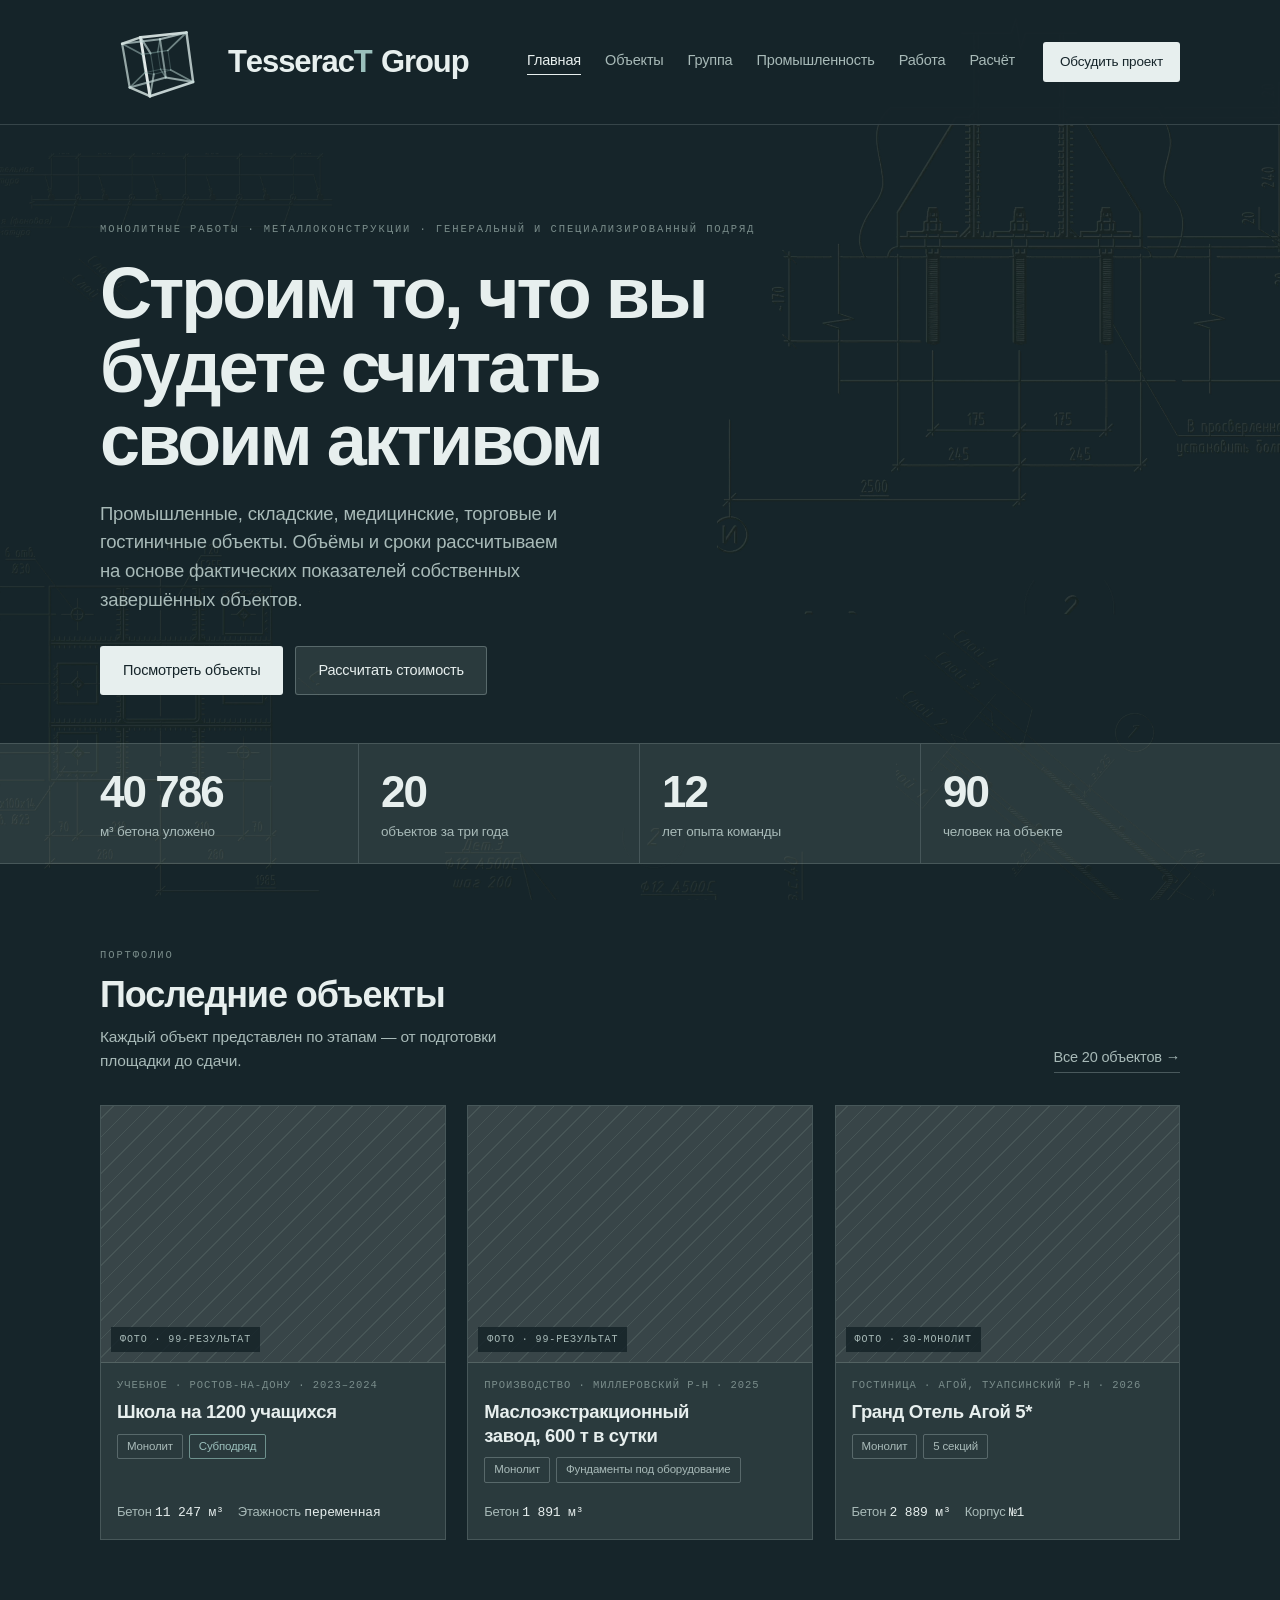
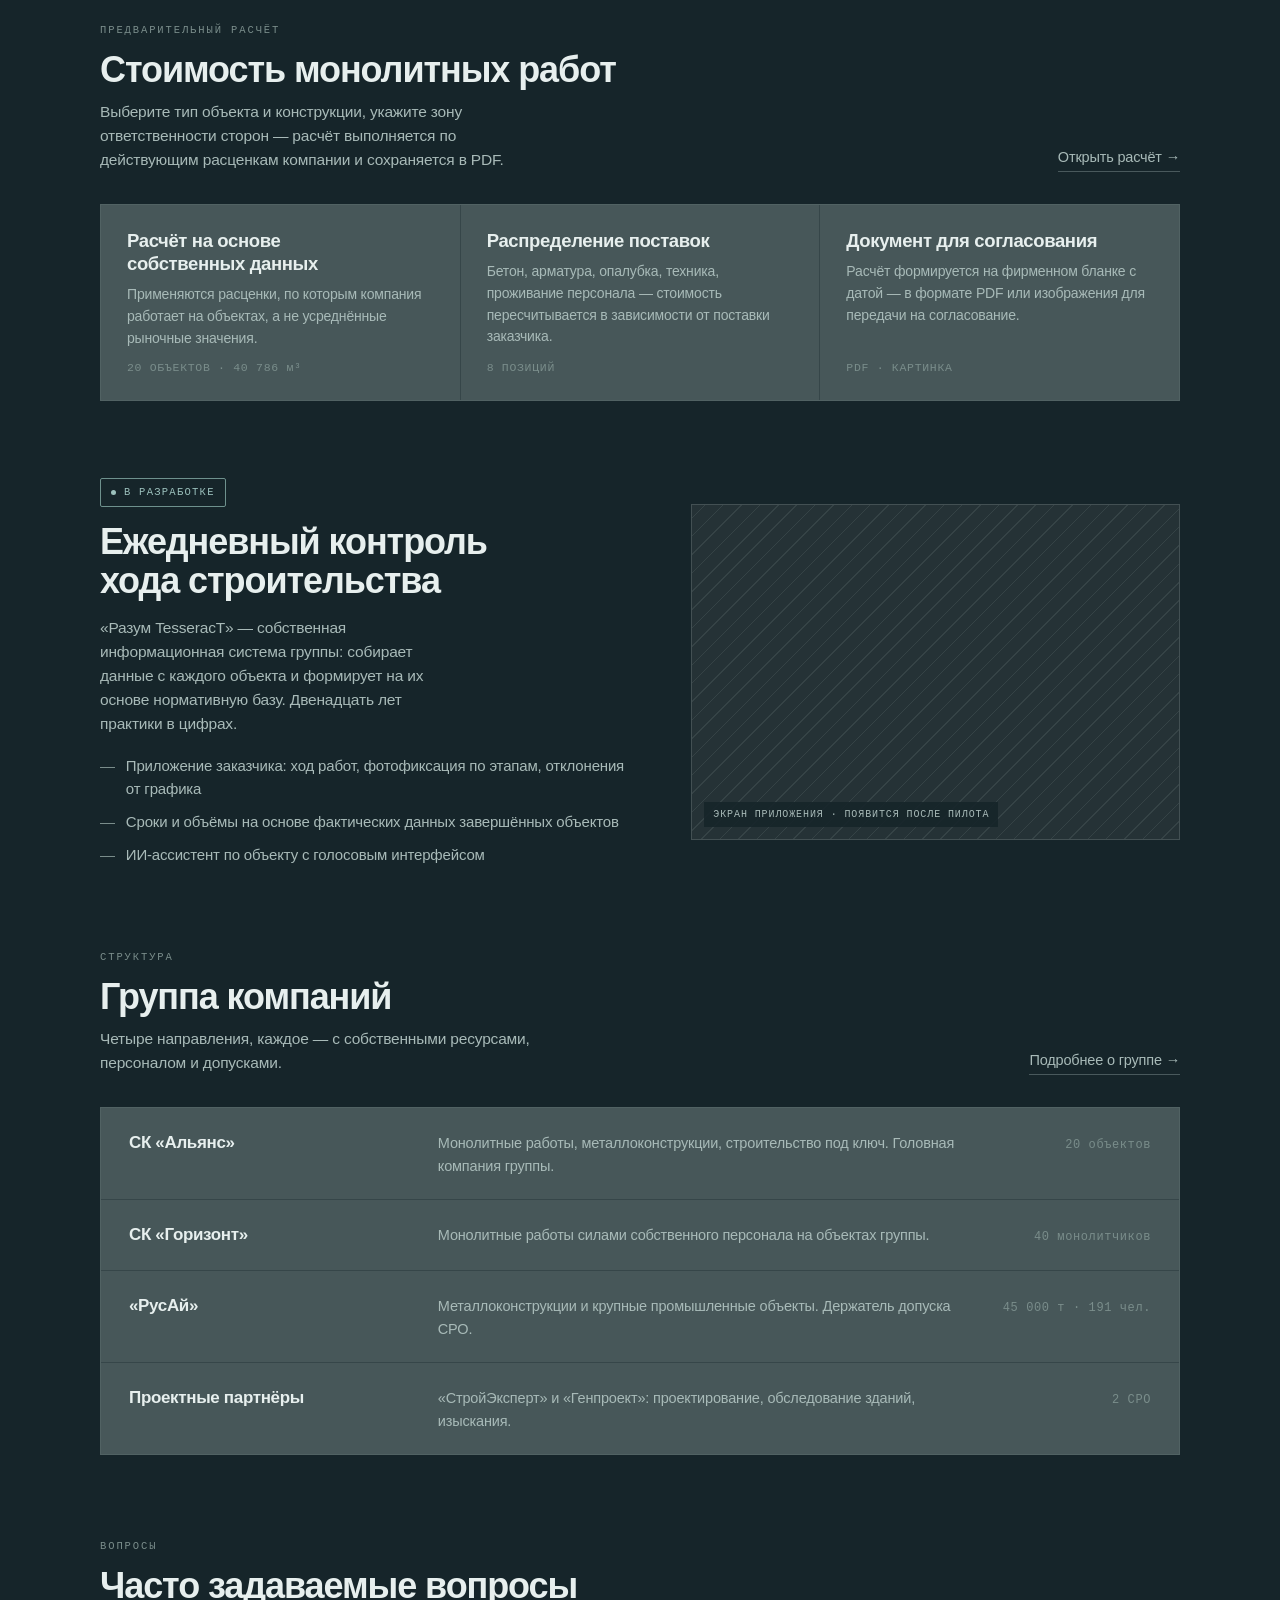
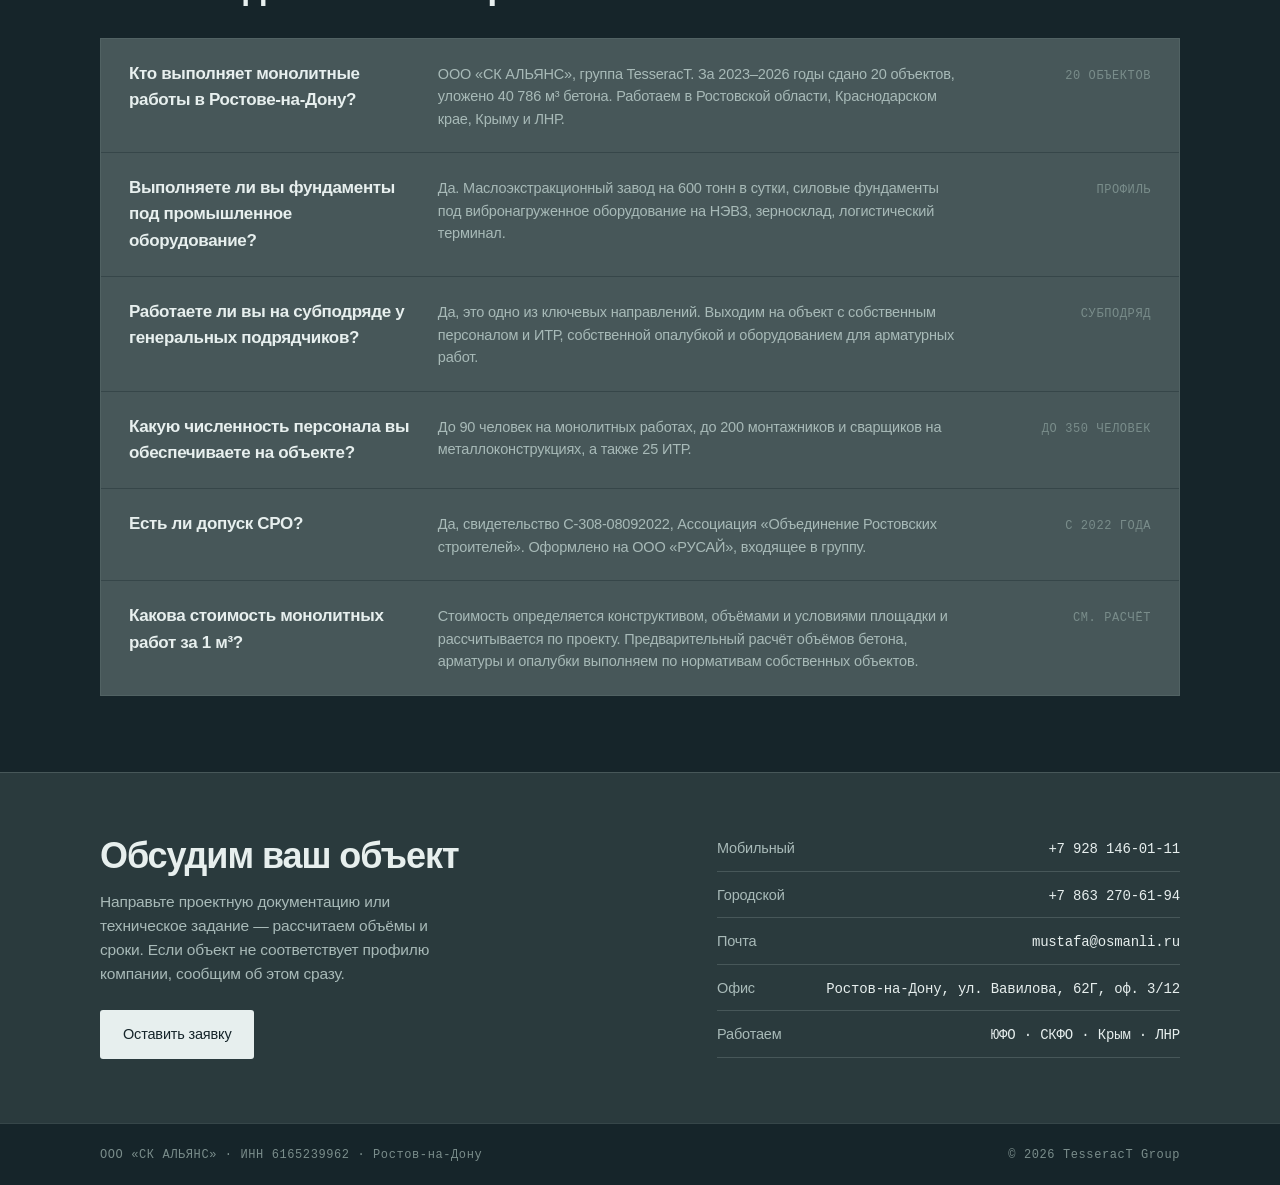
==== index.html @ 42aa0e8b "Асфальт: подсветка-импульс на перспективе дороги, как на других страницах Co-Authored-By: Claude Opu" ====
<!doctype html>
<html lang="ru" data-theme="dark">
<head>
<meta charset="utf-8">
<meta name="viewport" content="width=device-width,initial-scale=1">
<meta name="color-scheme" content="dark">
<meta name="theme-color" content="#16252A">
<title>Монолитные работы и металлоконструкции в Ростове-на-Дону — TesseracT Group</title>
<meta name="description" content="Строительство промышленных, складских, медицинских, торговых и гостиничных объектов. 20 объектов, 40 786 м³ бетона за три года. Генеральный подряд и субподряд. Ростов-на-Дону, Краснодар, Крым.">
<link rel="canonical" href="https://skadon.ru/">
<meta property="og:type" content="website">
<meta property="og:title" content="Монолитные работы и металлоконструкции в Ростове-на-Дону — TesseracT Group">
<meta property="og:description" content="Строительство промышленных, складских, медицинских, торговых и гостиничных объектов. 20 объектов, 40 786 м³ бетона за три года. Генеральный подряд и субподряд. Ростов-на-Дону, Краснодар, Крым.">
<meta property="og:url" content="https://skadon.ru/">
<meta property="og:locale" content="ru_RU">
<script type="application/ld+json">{"@context": "https://schema.org", "@type": "GeneralContractor", "name": "TesseracT Group — ООО «СК АЛЬЯНС»", "alternateName": "СК Альянс", "url": "https://skadon.ru/", "telephone": "+7-928-146-01-11", "email": "mustafa@osmanli.ru", "taxID": "6165239962", "vatID": "6165239962", "address": {"@type": "PostalAddress", "streetAddress": "ул. Вавилова, 62Г, офис 3/12", "addressLocality": "Ростов-на-Дону", "postalCode": "344064", "addressRegion": "Ростовская область", "addressCountry": "RU"}, "areaServed": [{"@type": "State", "name": "Ростовская область"}, {"@type": "State", "name": "Краснодарский край"}, {"@type": "State", "name": "Республика Крым"}, {"@type": "Country", "name": "Россия"}], "foundingDate": "2024", "knowsAbout": ["монолитные работы", "металлоконструкции", "строительство под ключ", "фундаменты под промышленное оборудование", "подпорные стены", "теплоизоляция"], "hasOfferCatalog": {"@type": "OfferCatalog", "name": "Виды работ", "itemListElement": [{"@type": "Offer", "itemOffered": {"@type": "Service", "name": "Монолитные работы"}}, {"@type": "Offer", "itemOffered": {"@type": "Service", "name": "Монтаж металлоконструкций"}}, {"@type": "Offer", "itemOffered": {"@type": "Service", "name": "Строительство под ключ"}}, {"@type": "Offer", "itemOffered": {"@type": "Service", "name": "Субподряд у генерального подрядчика"}}]}}</script>
<script type="application/ld+json">{"@context": "https://schema.org", "@type": "FAQPage", "mainEntity": [{"@type": "Question", "name": "Кто выполняет монолитные работы в Ростове-на-Дону?", "acceptedAnswer": {"@type": "Answer", "text": "ООО «СК АЛЬЯНС», группа TesseracT. За 2023–2026 годы сдано 20 объектов, уложено 40 786 м³ бетона. Работаем в Ростовской области, Краснодарском крае, Крыму и ЛНР."}}, {"@type": "Question", "name": "Выполняете ли вы фундаменты под промышленное оборудование?", "acceptedAnswer": {"@type": "Answer", "text": "Да. В портфолио — маслоэкстракционный завод мощностью 600 тонн в сутки, силовые фундаменты под вибронагруженное оборудование на НЭВЗ, зерносклад и логистический терминал."}}, {"@type": "Question", "name": "Работаете ли вы на субподряде у генеральных подрядчиков?", "acceptedAnswer": {"@type": "Answer", "text": "Да, это одно из ключевых направлений. Выходим на объект с собственным персоналом и ИТР, собственной опалубкой и оборудованием для арматурных работ."}}, {"@type": "Question", "name": "Какую численность персонала вы обеспечиваете на объекте?", "acceptedAnswer": {"@type": "Answer", "text": "До 90 человек на монолитных работах, до 200 монтажников и сварщиков на металлоконструкциях, а также 25 ИТР."}}, {"@type": "Question", "name": "Есть ли допуск СРО?", "acceptedAnswer": {"@type": "Answer", "text": "Да, свидетельство С-308-08092022, Ассоциация «Объединение Ростовских строителей». Допуск оформлен на ООО «РУСАЙ», входящее в группу."}}, {"@type": "Question", "name": "Какова стоимость монолитных работ за 1 м³?", "acceptedAnswer": {"@type": "Answer", "text": "Стоимость определяется конструктивом, объёмами и условиями площадки и рассчитывается по проекту. Предварительный расчёт объёмов бетона, арматуры и опалубки выполняем по нормативам собственных объектов."}}]}</script>
<link rel="icon" href="/favicon.svg" type="image/svg+xml">
<link rel="alternate icon" href="/favicon.ico" sizes="32x32">
<link rel="apple-touch-icon" href="/apple-touch-icon.png">
<link rel="stylesheet" href="assets/masks.css?v=1119d">
<link rel="stylesheet" href="assets/style.css?v=1119d">
<script src="assets/app.js?v=1119d" defer></script>
</head>
<body>
<div class="page">

<header>
  <div class="wrap">
    <div class="brand" id="brand" title="Нажми — перезапустить">
      <canvas id="logo" width="112" height="112"></canvas>
      <span class="nm" id="nm"></span>
    </div>
    <nav>
      <a href="index.html" class="cur">Главная</a>
      <a href="objects.html">Объекты</a>
      <a href="group.html">Группа</a>
      <a href="prom.html">Промышленность</a>
      <a href="jobs.html">Работа</a>
      <a href="calc.html">Расчёт</a>
    </nav>
    <a class="btn btn-solid btn-sm" href="#cta">Обсудить проект</a>
  </div>
</header>

<div class="hero wrap rise">
  <span class="eyebrow">Монолитные работы · металлоконструкции · генеральный и специализированный подряд</span>
  <h1>Строим то, что вы будете считать своим активом</h1>
  <p class="lead">Промышленные, складские, медицинские, торговые и гостиничные объекты. Объёмы и сроки рассчитываем на основе фактических показателей собственных завершённых объектов.</p>
  <div class="hero-cta">
    <a class="btn btn-solid" href="objects.html">Посмотреть объекты</a>
    <a class="btn btn-ghost" href="calc.html">Рассчитать стоимость</a>
  </div>
</div>

<div class="figures rise">
  <div class="wrap">
    <div class="fig">
      <div><strong data-count="40786">0</strong><span>м³ бетона уложено</span></div>
      <div><strong data-count="20">0</strong><span>объектов за три года</span></div>
      <div><strong data-count="12">0</strong><span>лет опыта команды</span></div>
      <div><strong data-count="90">0</strong><span>человек на объекте</span></div>
    </div>
  </div>
</div>

<section class="wrap rise">
  <div class="sec-head">
    <div>
      <span class="eyebrow">Портфолио</span>
      <h2 style="margin-top:10px">Последние объекты</h2>
      <p>Каждый объект представлен по этапам — от подготовки площадки до сдачи.</p>
    </div>
    <a class="more" href="objects.html">Все 20 объектов →</a>
  </div>
  <div class="objects">
    <a class="obj" href="objects.html">
      <div class="ph"><span>Фото · 99-результат</span></div>
      <div class="obj-body">
        <span class="obj-meta">Учебное · Ростов-на-Дону · 2023–2024</span>
        <h3>Школа на 1200 учащихся</h3>
        <div class="tags"><span class="tag">Монолит</span><span class="tag role">Субподряд</span></div>
        <div class="obj-facts"><span>Бетон <b>11 247 м³</b></span><span>Этажность <b>переменная</b></span></div>
      </div>
    </a>
    <a class="obj" href="objects.html">
      <div class="ph"><span>Фото · 99-результат</span></div>
      <div class="obj-body">
        <span class="obj-meta">Производство · Миллеровский р-н · 2025</span>
        <h3>Маслоэкстракционный завод, 600 т в сутки</h3>
        <div class="tags"><span class="tag">Монолит</span><span class="tag">Фундаменты под оборудование</span></div>
        <div class="obj-facts"><span>Бетон <b>1 891 м³</b></span></div>
      </div>
    </a>
    <a class="obj" href="objects.html">
      <div class="ph"><span>Фото · 30-монолит</span></div>
      <div class="obj-body">
        <span class="obj-meta">Гостиница · Агой, Туапсинский р-н · 2026</span>
        <h3>Гранд Отель Агой 5*</h3>
        <div class="tags"><span class="tag">Монолит</span><span class="tag">5 секций</span></div>
        <div class="obj-facts"><span>Бетон <b>2 889 м³</b></span><span>Корпус <b>№1</b></span></div>
      </div>
    </a>
  </div>
</section>

<section id="calc" class="wrap rise" style="padding-top:0">
  <div class="sec-head">
    <div>
      <span class="eyebrow">Предварительный расчёт</span>
      <h2 style="margin-top:10px">Стоимость монолитных работ</h2>
      <p>Выберите тип объекта и конструкции, укажите зону ответственности сторон — расчёт выполняется по действующим расценкам компании и сохраняется в PDF.</p>
    </div>
    <a class="more" href="calc.html">Открыть расчёт →</a>
  </div>
  <div class="tiles">
    <div class="tile"><h3>Расчёт на основе собственных данных</h3><p>Применяются расценки, по которым компания работает на объектах, а не усреднённые рыночные значения.</p><span class="m">20 ОБЪЕКТОВ · 40 786 м³</span></div>
    <div class="tile"><h3>Распределение поставок</h3><p>Бетон, арматура, опалубка, техника, проживание персонала — стоимость пересчитывается в зависимости от поставки заказчика.</p><span class="m">8 ПОЗИЦИЙ</span></div>
    <div class="tile"><h3>Документ для согласования</h3><p>Расчёт формируется на фирменном бланке с датой — в формате PDF или изображения для передачи на согласование.</p><span class="m">PDF · КАРТИНКА</span></div>
  </div>
</section>

<section class="wrap rise" style="padding-top:0">
  <div class="control">
    <div>
      <span class="badge"><i></i>В разработке</span>
      <h2>Ежедневный контроль хода строительства</h2>
      <p>«Разум TesseracT» — собственная информационная система группы: собирает данные с каждого объекта и формирует на их основе нормативную базу. Двенадцать лет практики в цифрах.</p>
      <ul>
        <li>Приложение заказчика: ход работ, фотофиксация по этапам, отклонения от графика</li>
        <li>Сроки и объёмы на основе фактических данных завершённых объектов</li>
        <li>ИИ-ассистент по объекту с голосовым интерфейсом</li>
      </ul>
    </div>
    <div class="phone"><span>Экран приложения · появится после пилота</span></div>
  </div>
</section>

<section class="wrap rise" style="padding-top:0">
  <div class="sec-head">
    <div>
      <span class="eyebrow">Структура</span>
      <h2 style="margin-top:10px">Группа компаний</h2>
      <p>Четыре направления, каждое — с собственными ресурсами, персоналом и допусками.</p>
    </div>
    <a class="more" href="group.html">Подробнее о группе →</a>
  </div>
  <div class="group">
    <a class="grow" href="objects.html">
      <strong>СК «Альянс»</strong>
      <p>Монолитные работы, металлоконструкции, строительство под ключ. Головная компания группы.</p>
      <span class="m">20 объектов</span>
    </a>
    <a class="grow" href="objects.html">
      <strong>СК «Горизонт»</strong>
      <p>Монолитные работы силами собственного персонала на объектах группы.</p>
      <span class="m">40 монолитчиков</span>
    </a>
    <a class="grow" href="prom.html">
      <strong>«РусАй»</strong>
      <p>Металлоконструкции и крупные промышленные объекты. Держатель допуска СРО.</p>
      <span class="m">45 000 т · 191 чел.</span>
    </a>
    <a class="grow" href="group.html">
      <strong>Проектные партнёры</strong>
      <p>«СтройЭксперт» и «Генпроект»: проектирование, обследование зданий, изыскания.</p>
      <span class="m">2 СРО</span>
    </a>
  </div>
</section>


<section class="wrap rise" style="padding-top:0">
  <div class="sec-head"><div><span class="eyebrow">Вопросы</span><h2 style="margin-top:10px">Часто задаваемые вопросы</h2></div></div>
  <div class="group">
    <div class="grow"><strong>Кто выполняет монолитные работы в Ростове-на-Дону?</strong>
      <p>ООО «СК АЛЬЯНС», группа TesseracT. За 2023–2026 годы сдано 20 объектов, уложено 40 786 м³ бетона. Работаем в Ростовской области, Краснодарском крае, Крыму и ЛНР.</p><span class="m">20 ОБЪЕКТОВ</span></div>
    <div class="grow"><strong>Выполняете ли вы фундаменты под промышленное оборудование?</strong>
      <p>Да. Маслоэкстракционный завод на 600 тонн в сутки, силовые фундаменты под вибронагруженное оборудование на НЭВЗ, зерносклад, логистический терминал.</p><span class="m">ПРОФИЛЬ</span></div>
    <div class="grow"><strong>Работаете ли вы на субподряде у генеральных подрядчиков?</strong>
      <p>Да, это одно из ключевых направлений. Выходим на объект с собственным персоналом и ИТР, собственной опалубкой и оборудованием для арматурных работ.</p><span class="m">СУБПОДРЯД</span></div>
    <div class="grow"><strong>Какую численность персонала вы обеспечиваете на объекте?</strong>
      <p>До 90 человек на монолитных работах, до 200 монтажников и сварщиков на металлоконструкциях, а также 25 ИТР.</p><span class="m">ДО 350 ЧЕЛОВЕК</span></div>
    <div class="grow"><strong>Есть ли допуск СРО?</strong>
      <p>Да, свидетельство С-308-08092022, Ассоциация «Объединение Ростовских строителей». Оформлено на ООО «РУСАЙ», входящее в группу.</p><span class="m">С 2022 ГОДА</span></div>
    <div class="grow"><strong>Какова стоимость монолитных работ за 1 м³?</strong>
      <p>Стоимость определяется конструктивом, объёмами и условиями площадки и рассчитывается по проекту. Предварительный расчёт объёмов бетона, арматуры и опалубки выполняем по нормативам собственных объектов.</p><span class="m">СМ. РАСЧЁТ</span></div>
  </div>
</section>

<div class="cta" id="cta">
  <div class="wrap">
    <div>
      <h2>Обсудим ваш объект</h2>
      <p>Направьте проектную документацию или техническое задание — рассчитаем объёмы и сроки. Если объект не соответствует профилю компании, сообщим об этом сразу.</p>
      <a class="btn btn-solid" style="margin-top:24px" href="#cta">Оставить заявку</a>
    </div>
    <div class="contacts">
      <div class="l"><span>Мобильный</span><b><a href="tel:+79281460111">+7 928 146-01-11</a></b></div>
      <div class="l"><span>Городской</span><b><a href="tel:+78632706194">+7 863 270-61-94</a></b></div>
      <div class="l"><span>Почта</span><b>mustafa@osmanli.ru</b></div>
      <div class="l"><span>Офис</span><b>Ростов-на-Дону, ул. Вавилова, 62Г, оф. 3/12</b></div>
      <div class="l"><span>Работаем</span><b>ЮФО · СКФО · Крым · ЛНР</b></div>
    </div>
  </div>
</div>

<footer><div class="wrap">
  <span>ООО «СК АЛЬЯНС» · ИНН 6165239962 · Ростов-на-Дону</span>
  <span>© 2026 TesseracT Group</span>
</div></footer>

</div>
</body>
</html>
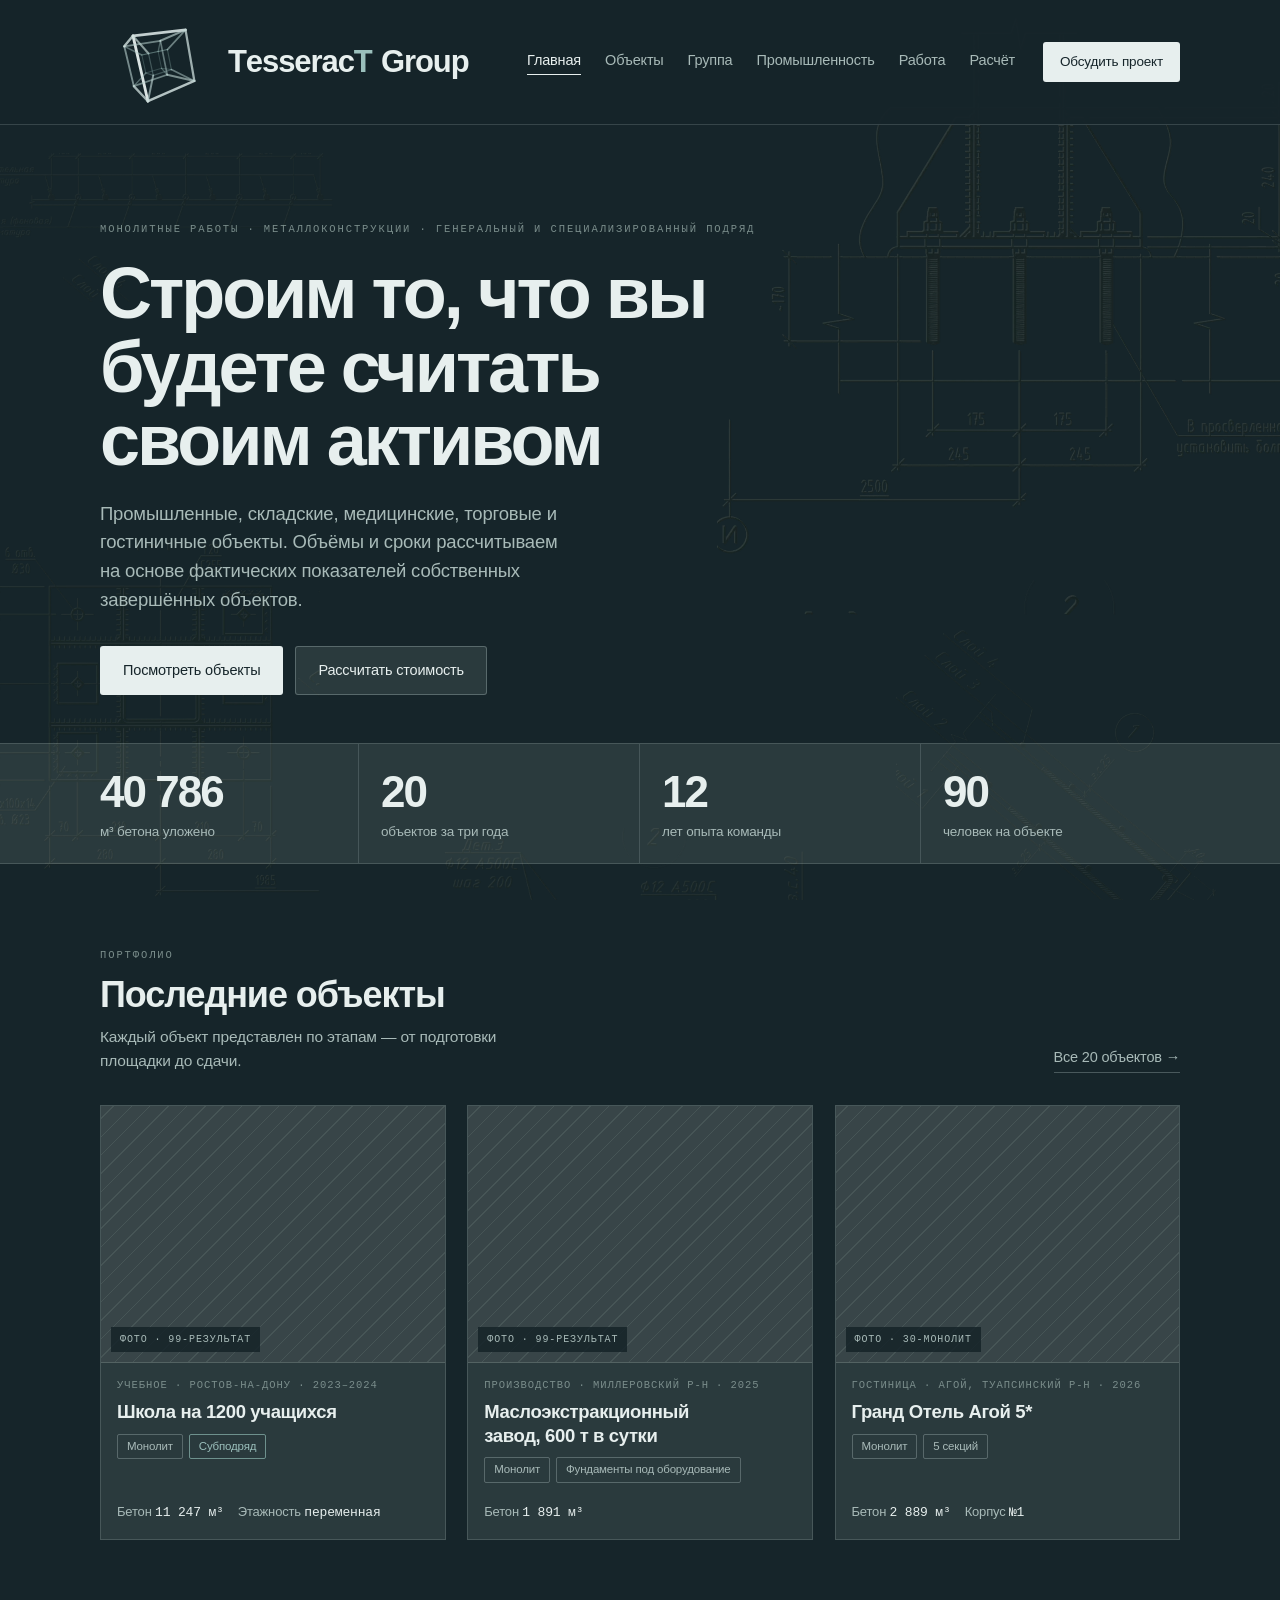
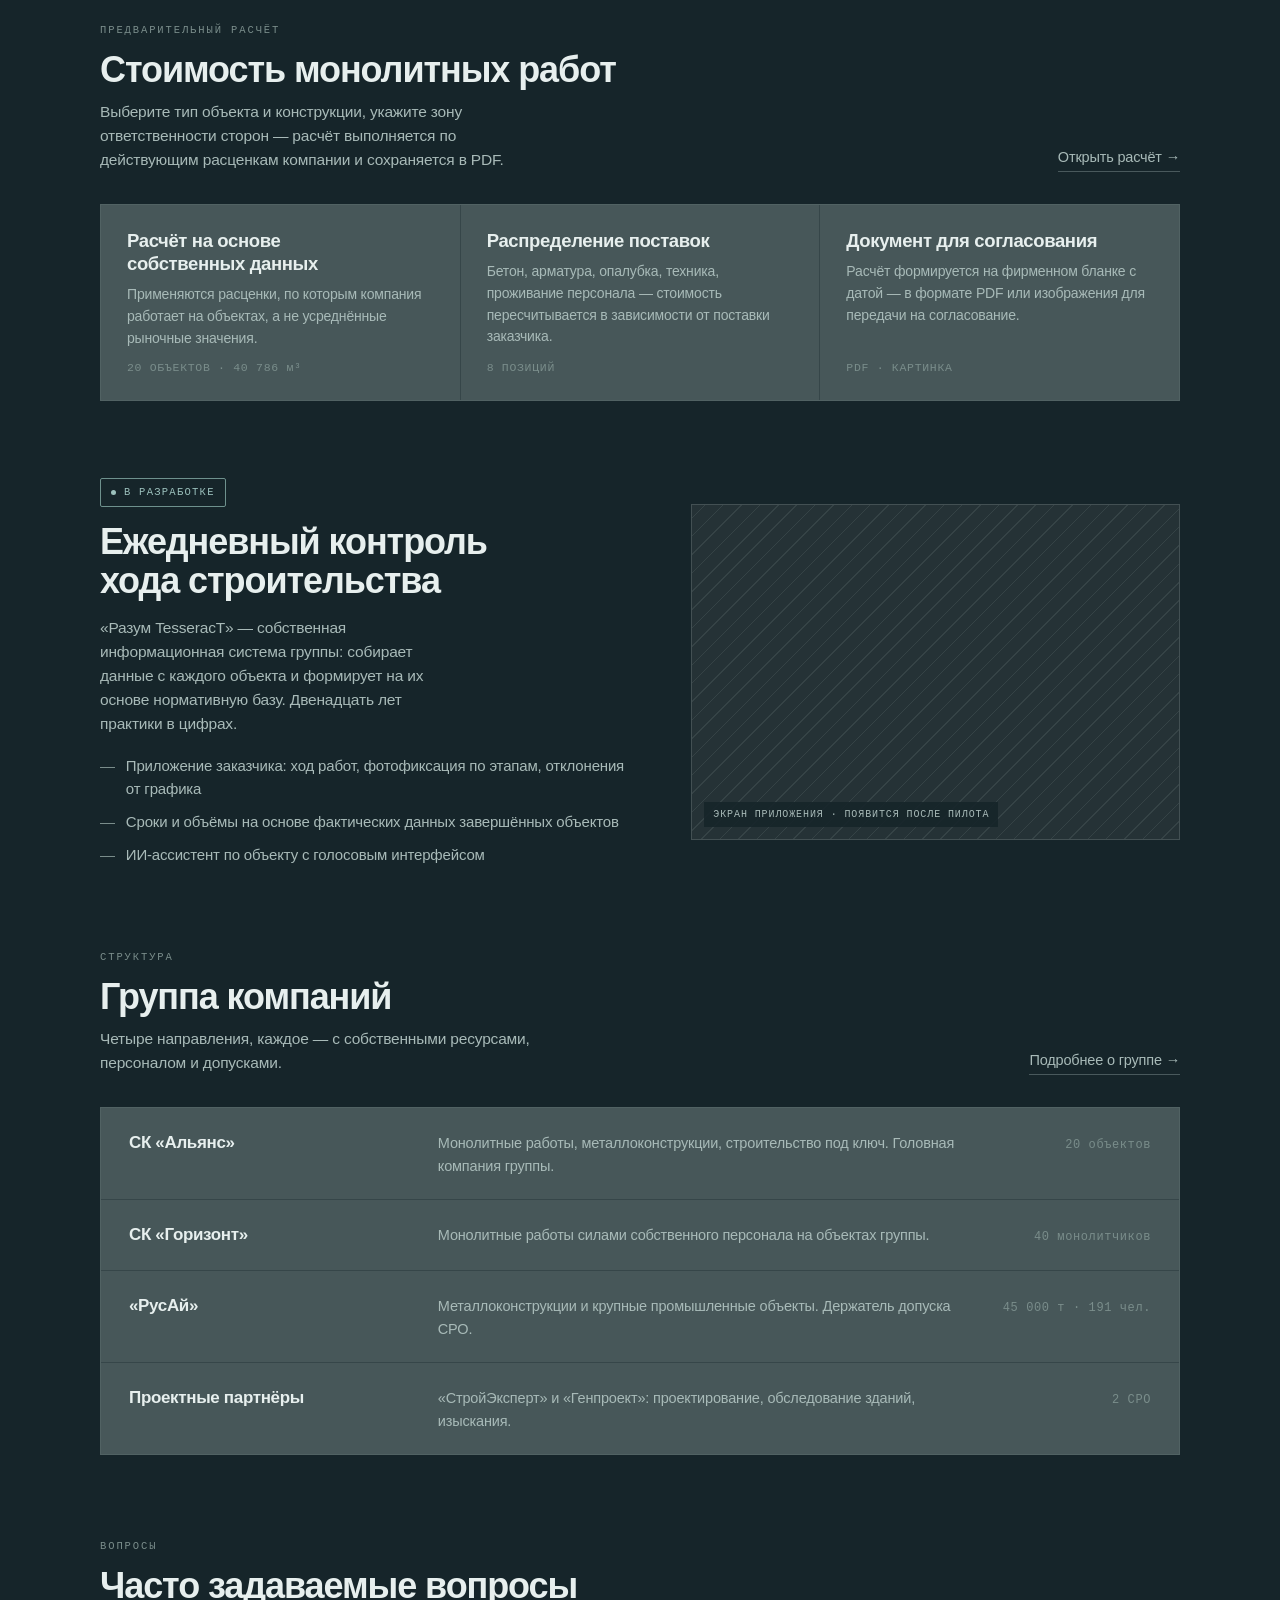
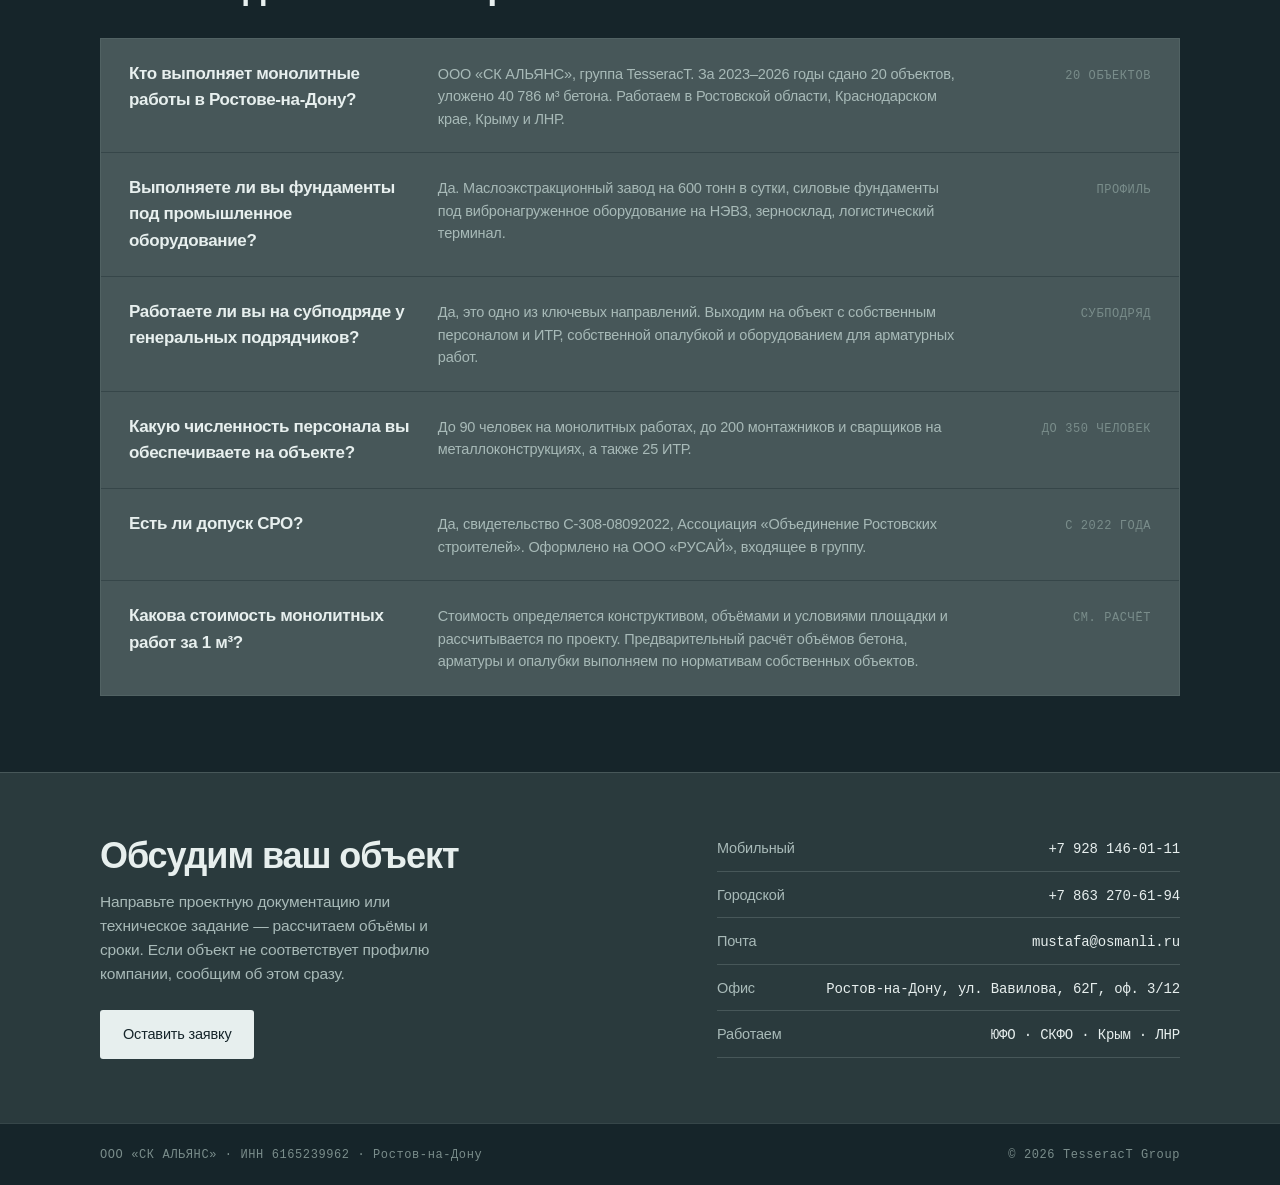
==== commit c4dd4bd7: "Асфальт: дорога крупнее и ближе к центру, добавлены разрез и самосвал Co-Authored-By: Claude Opus 5." ====
--- a/index.html
+++ b/index.html
@@ -18,9 +18,9 @@
 <link rel="icon" href="/favicon.svg" type="image/svg+xml">
 <link rel="alternate icon" href="/favicon.ico" sizes="32x32">
 <link rel="apple-touch-icon" href="/apple-touch-icon.png">
-<link rel="stylesheet" href="assets/masks.css?v=1119d">
-<link rel="stylesheet" href="assets/style.css?v=1119d">
-<script src="assets/app.js?v=1119d" defer></script>
+<link rel="stylesheet" href="assets/masks.css?v=1119e">
+<link rel="stylesheet" href="assets/style.css?v=1119e">
+<script src="assets/app.js?v=1119e" defer></script>
 </head>
 <body>
 <div class="page">
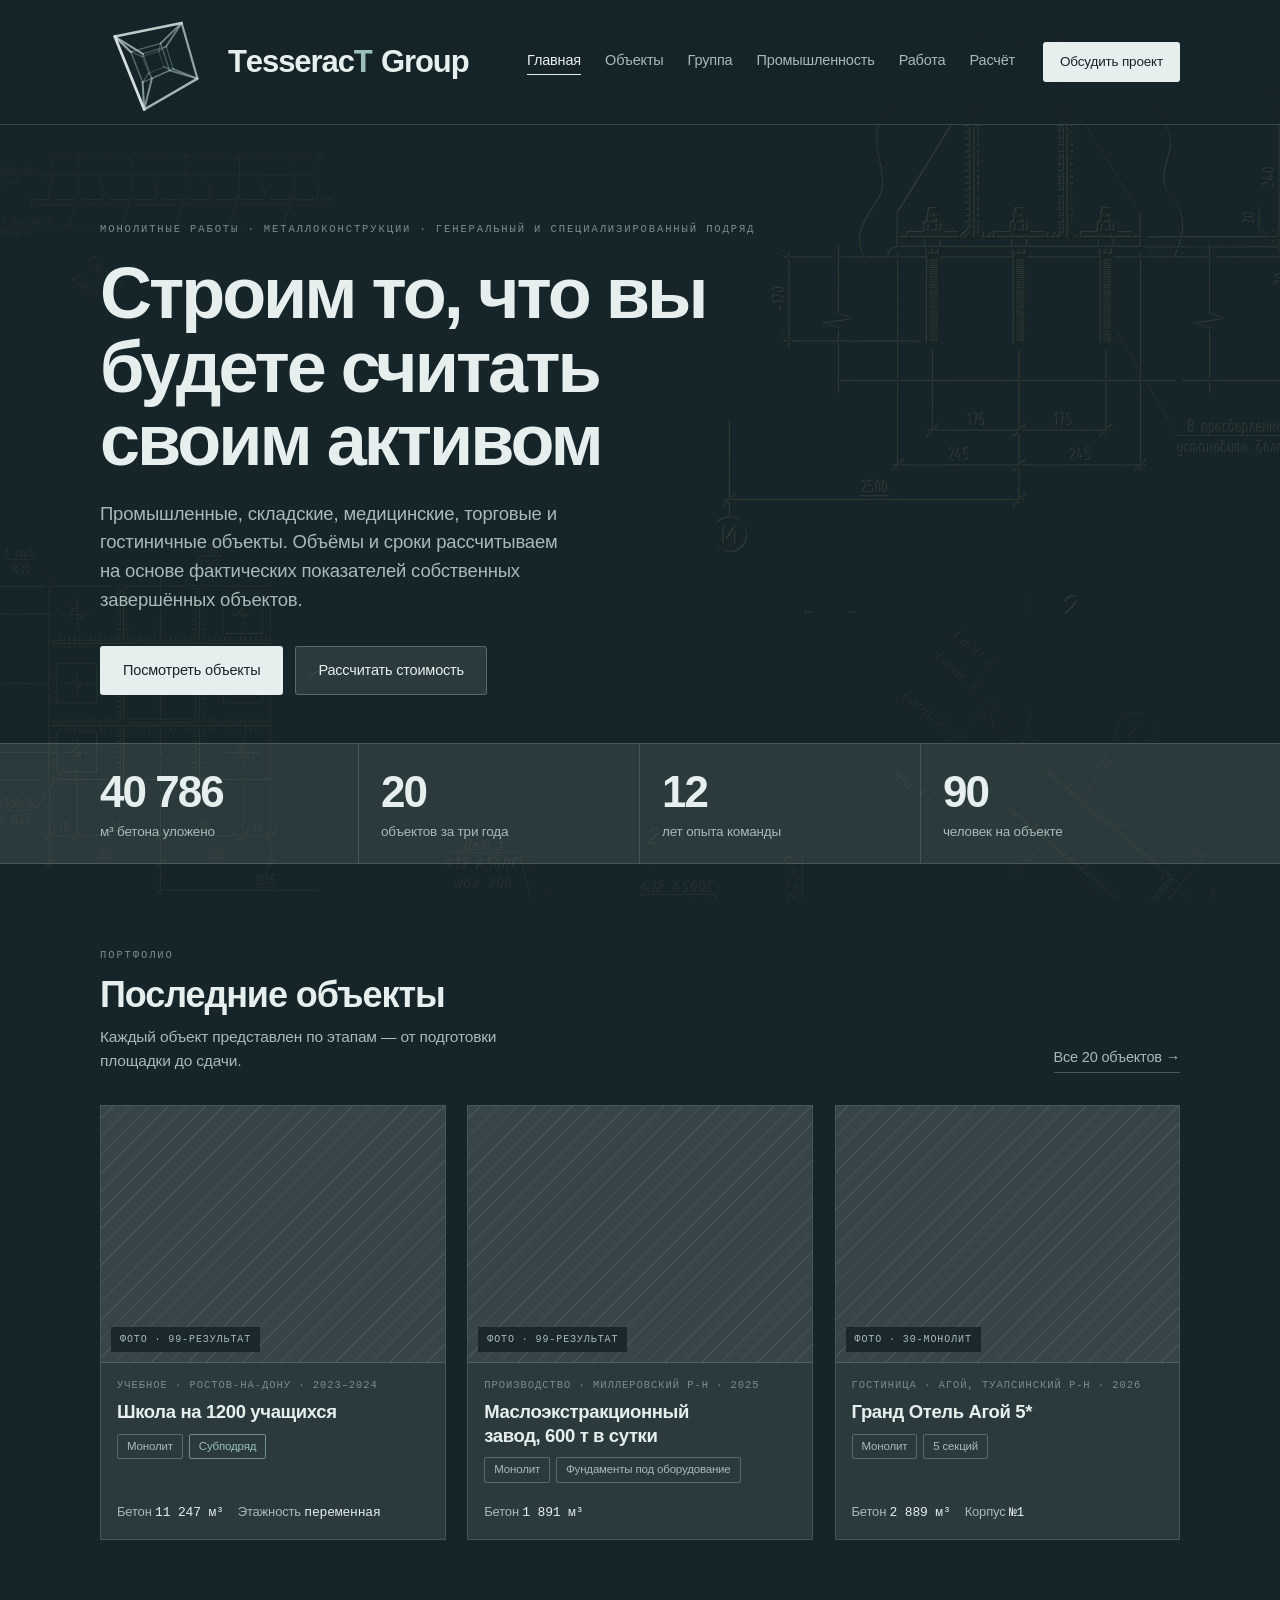
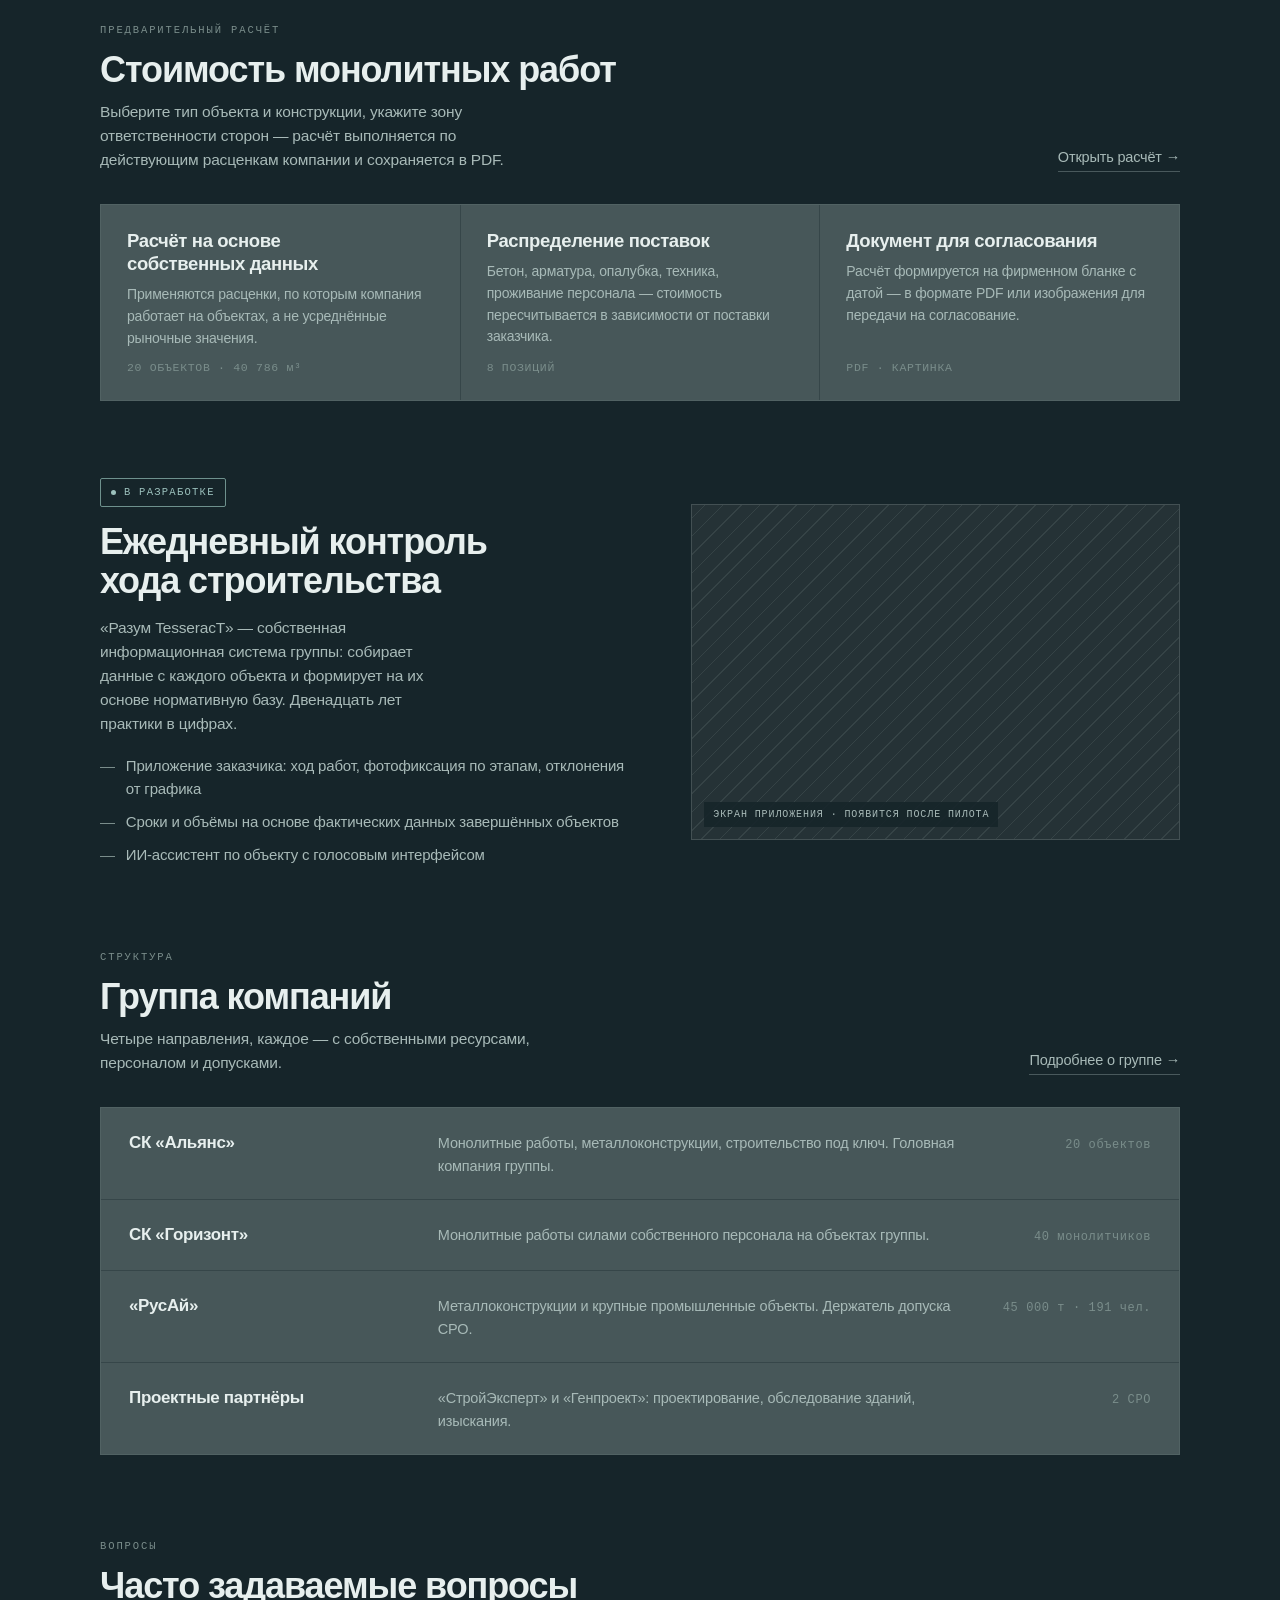
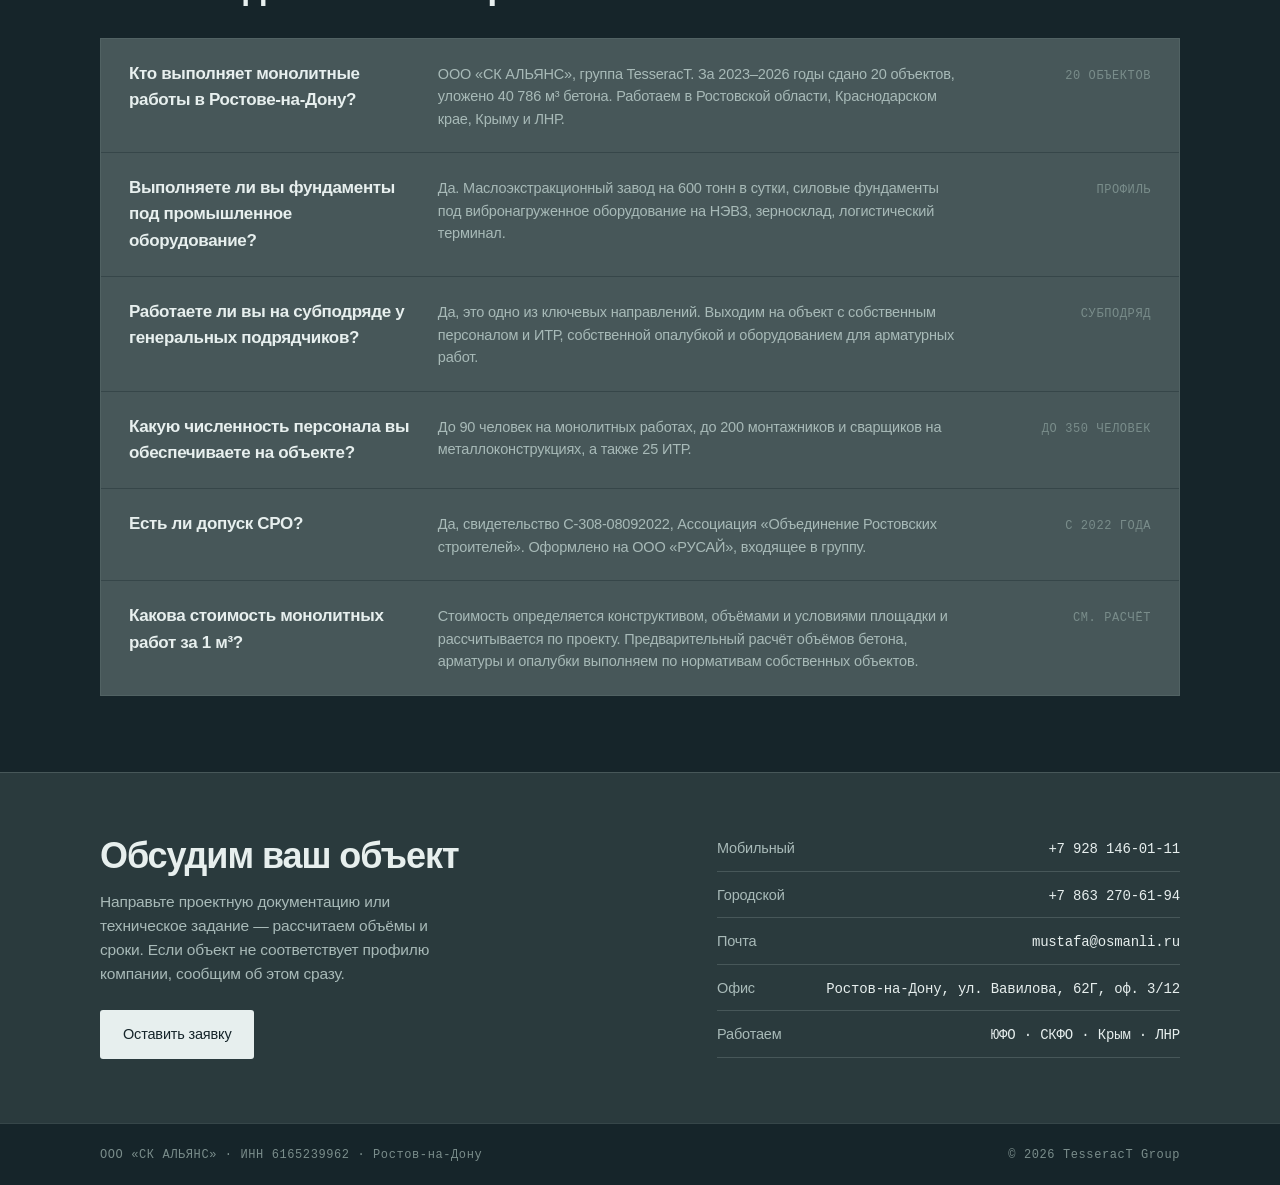
==== commit 0e7aac5a: "Асфальт: фон — раскладка в видимой зоне, импульс на всех трёх эскизах Co-Authored-By: Claude Opus 5." ====
--- a/index.html
+++ b/index.html
@@ -18,9 +18,9 @@
 <link rel="icon" href="/favicon.svg" type="image/svg+xml">
 <link rel="alternate icon" href="/favicon.ico" sizes="32x32">
 <link rel="apple-touch-icon" href="/apple-touch-icon.png">
-<link rel="stylesheet" href="assets/masks.css?v=1119e">
-<link rel="stylesheet" href="assets/style.css?v=1119e">
-<script src="assets/app.js?v=1119e" defer></script>
+<link rel="stylesheet" href="assets/masks.css?v=1119f">
+<link rel="stylesheet" href="assets/style.css?v=1119f">
+<script src="assets/app.js?v=1119f" defer></script>
 </head>
 <body>
 <div class="page">
--- a/assets/masks.css
+++ b/assets/masks.css
@@ -12,4 +12,6 @@
   --m-vedomost:url("[data-uri]");
   --m-vertik-sterzhni:url("[data-uri]");
   --m-doroga-perspektiva:url("[data-uri]");
+  --m-dorozhnaya-odezhda:url("[data-uri]");
+  --m-samosval:url("[data-uri]");
 }
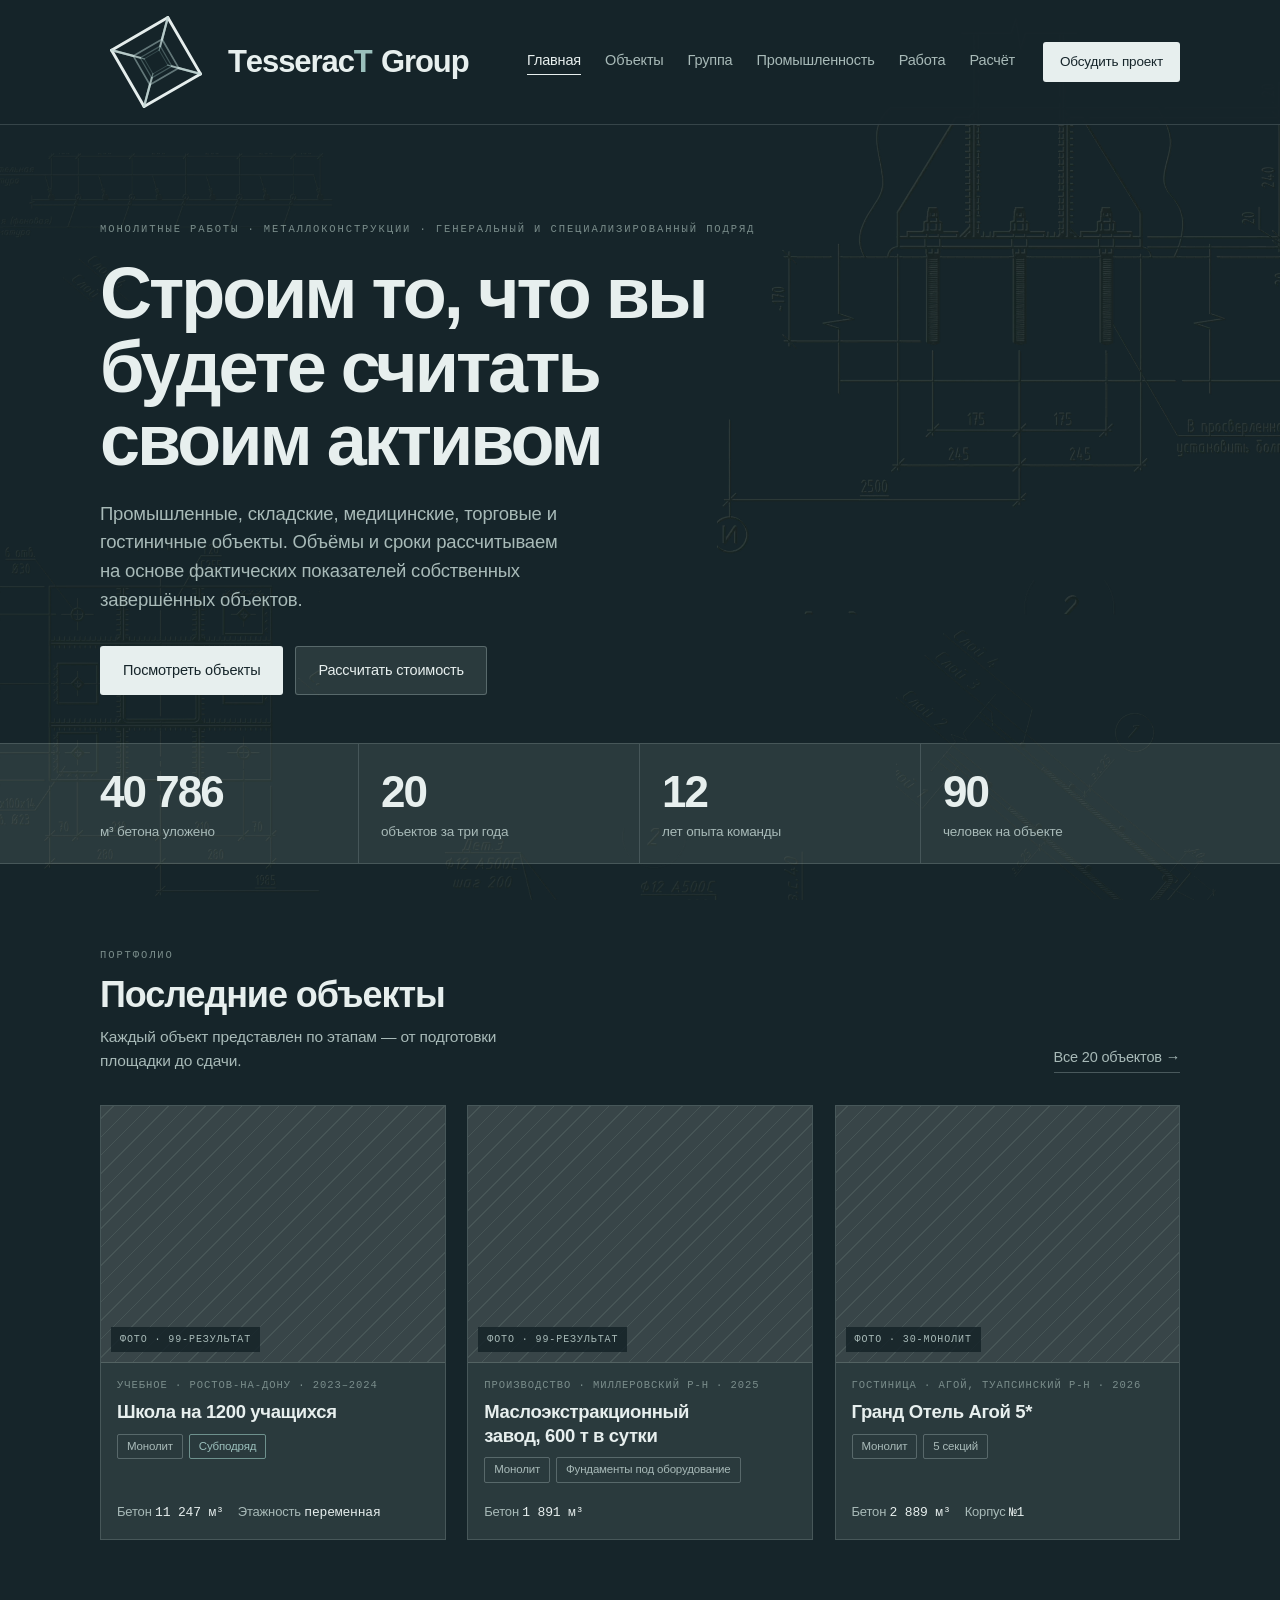
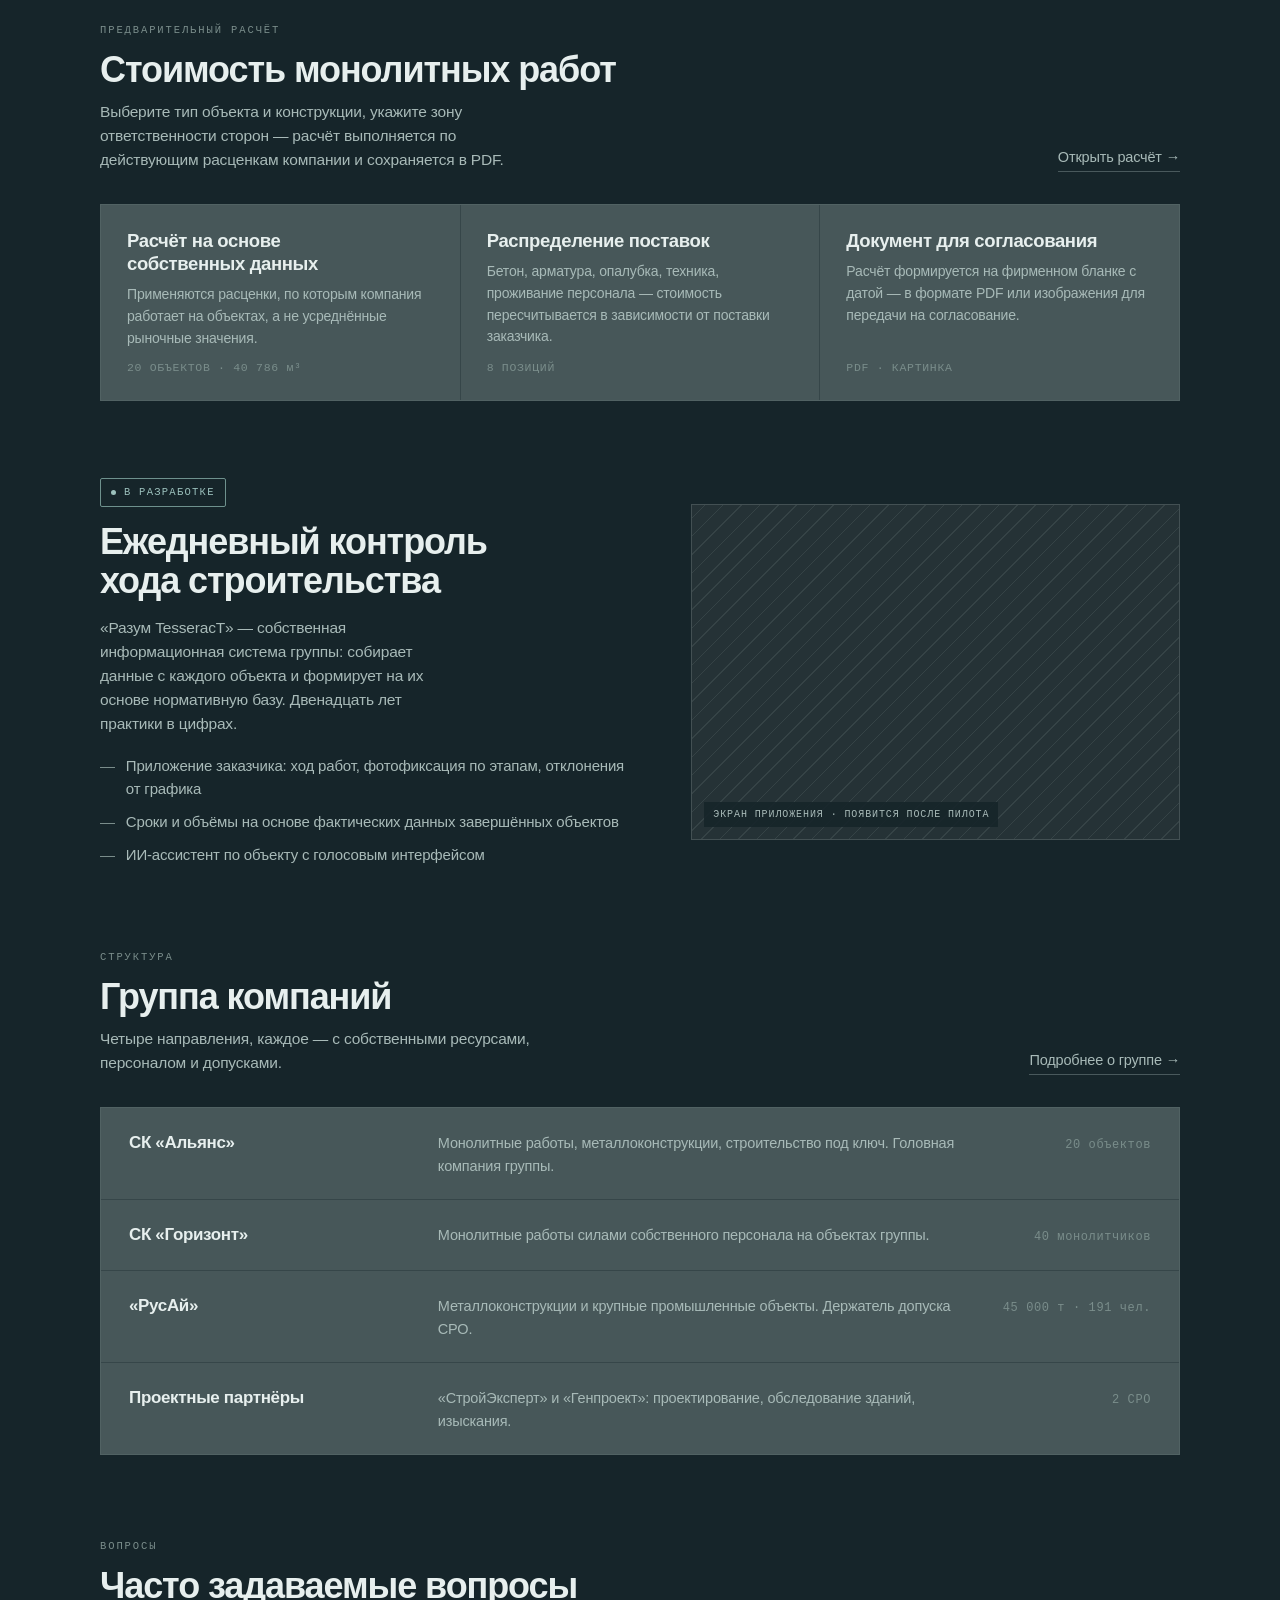
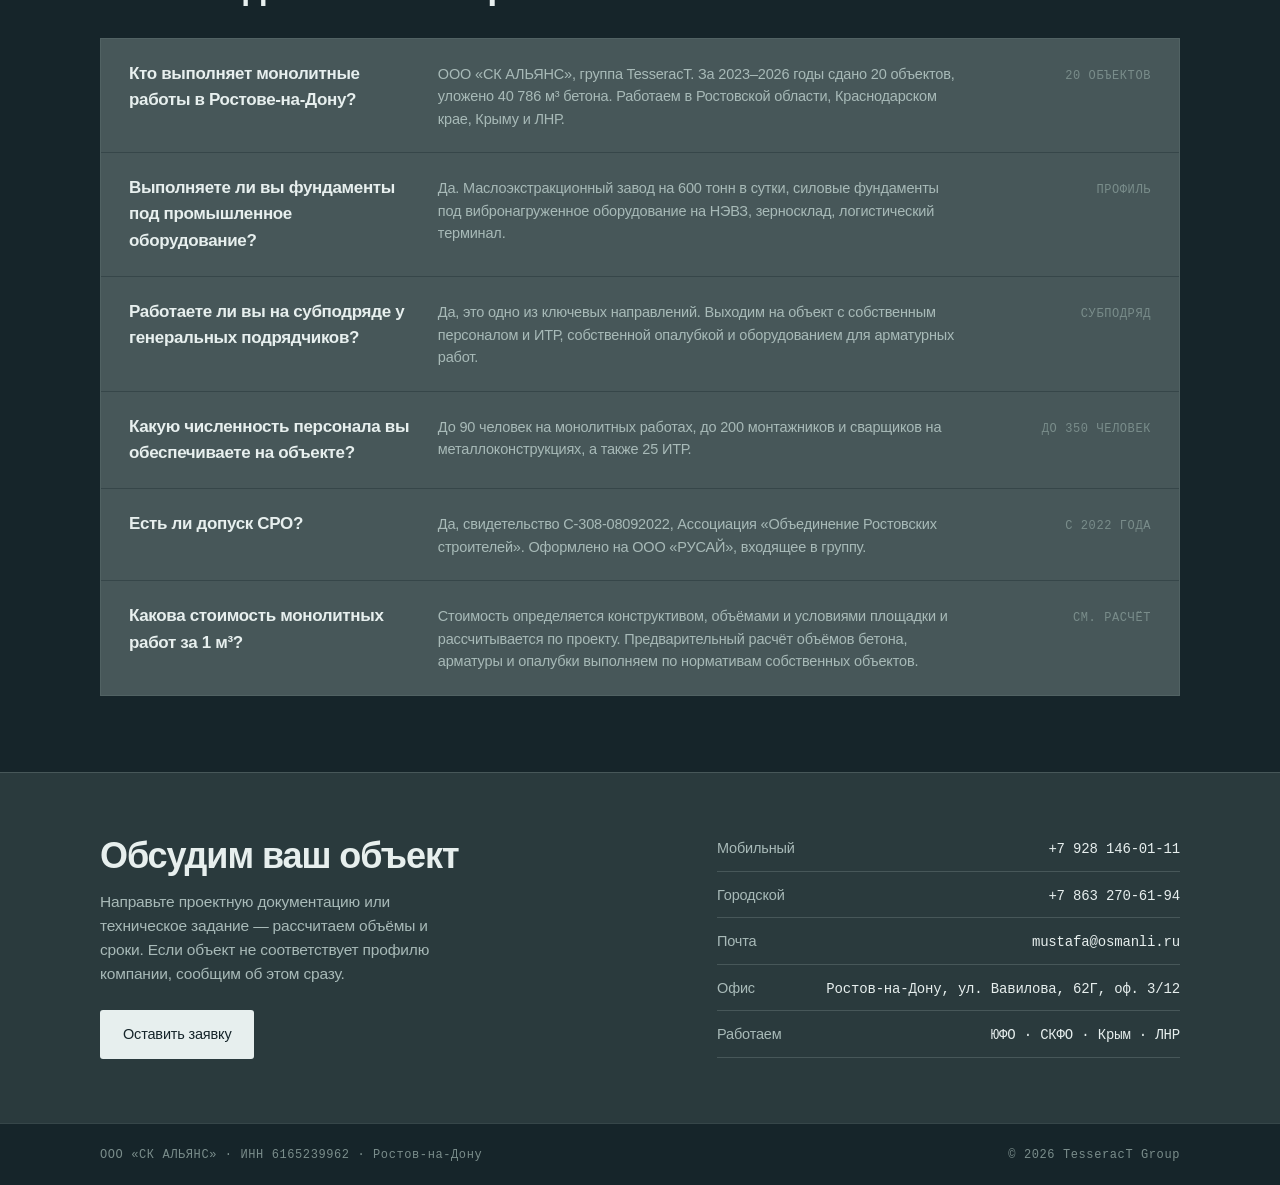
==== commit 74a2a3b6: "Асфальт: дорога крупнее, разрез крупнее, добавлен каток Co-Authored-By: Claude Opus 5.5 <noreply@ant" ====
--- a/index.html
+++ b/index.html
@@ -18,9 +18,9 @@
 <link rel="icon" href="/favicon.svg" type="image/svg+xml">
 <link rel="alternate icon" href="/favicon.ico" sizes="32x32">
 <link rel="apple-touch-icon" href="/apple-touch-icon.png">
-<link rel="stylesheet" href="assets/masks.css?v=1119f">
-<link rel="stylesheet" href="assets/style.css?v=1119f">
-<script src="assets/app.js?v=1119f" defer></script>
+<link rel="stylesheet" href="assets/masks.css?v=1119g">
+<link rel="stylesheet" href="assets/style.css?v=1119g">
+<script src="assets/app.js?v=1119g" defer></script>
 </head>
 <body>
 <div class="page">
--- a/assets/masks.css
+++ b/assets/masks.css
@@ -14,4 +14,5 @@
   --m-doroga-perspektiva:url("[data-uri]");
   --m-dorozhnaya-odezhda:url("[data-uri]");
   --m-samosval:url("[data-uri]");
+  --m-katok:url("[data-uri]");
 }
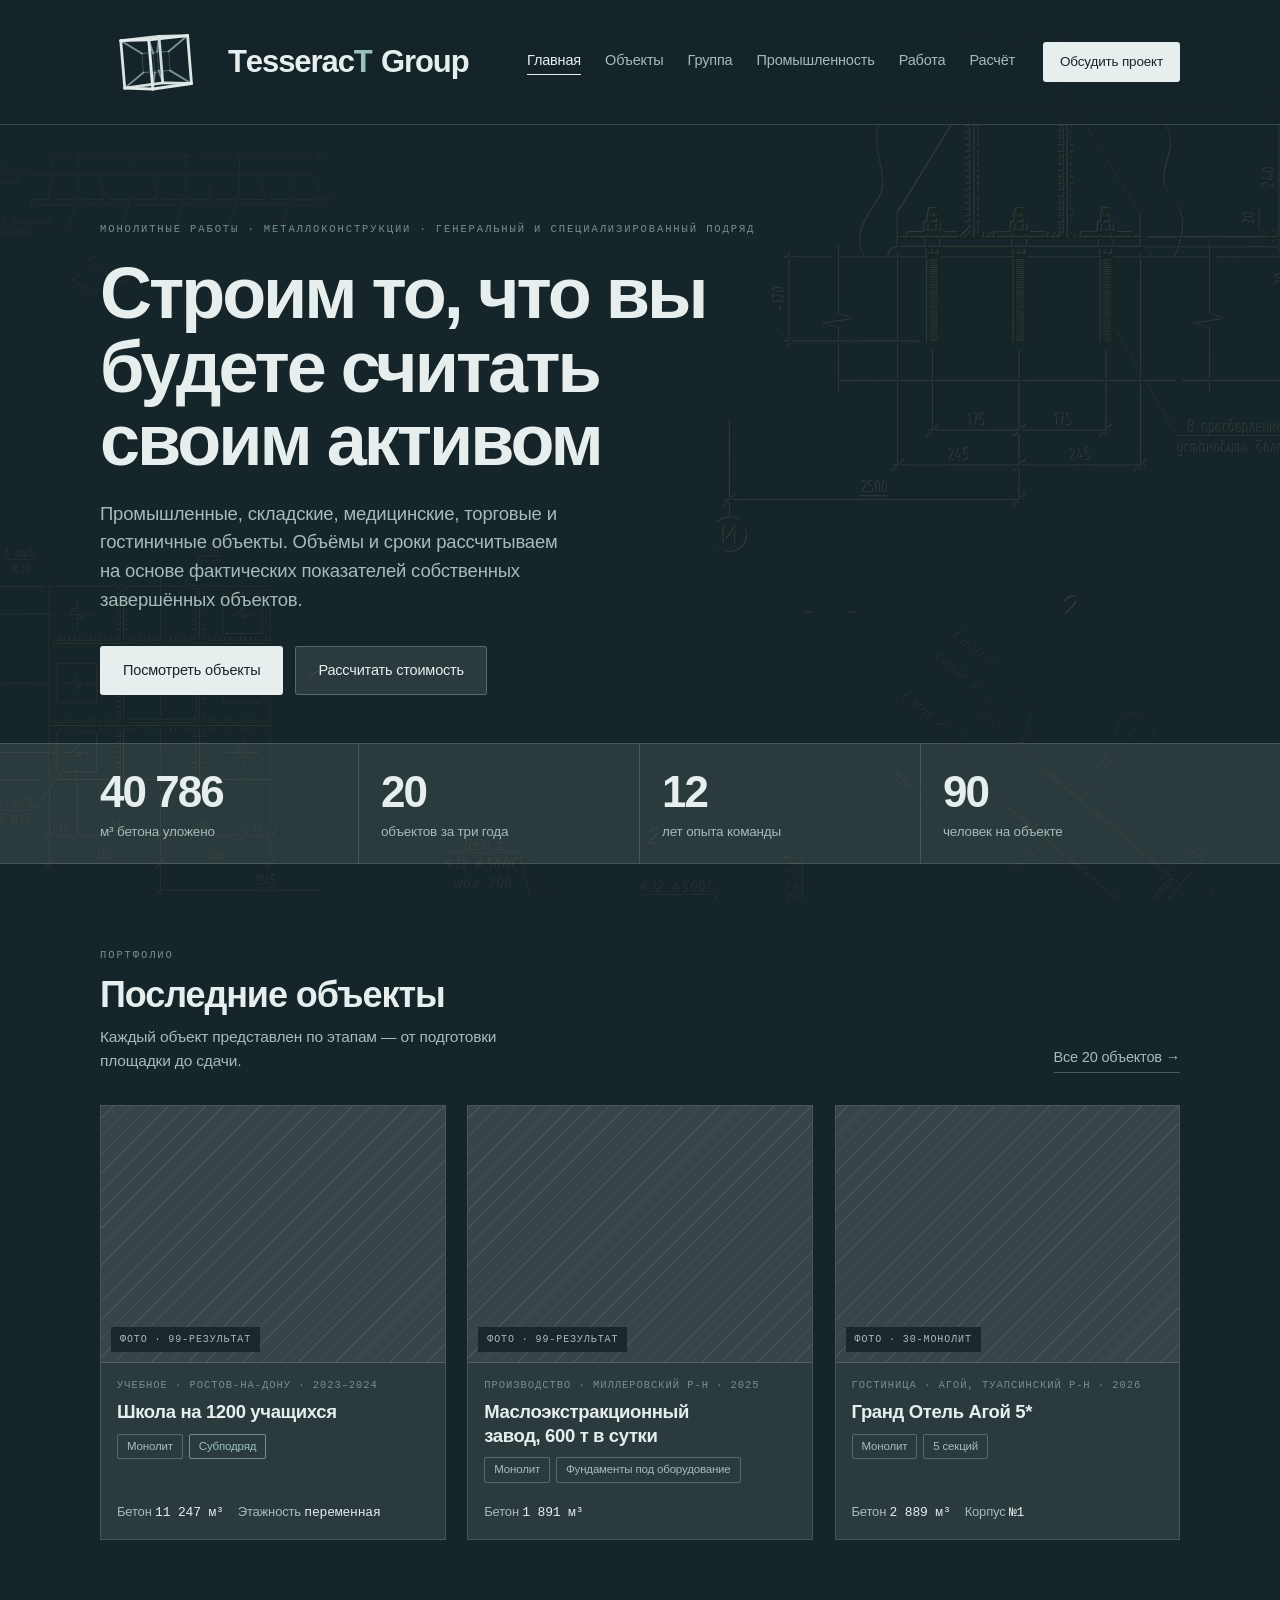
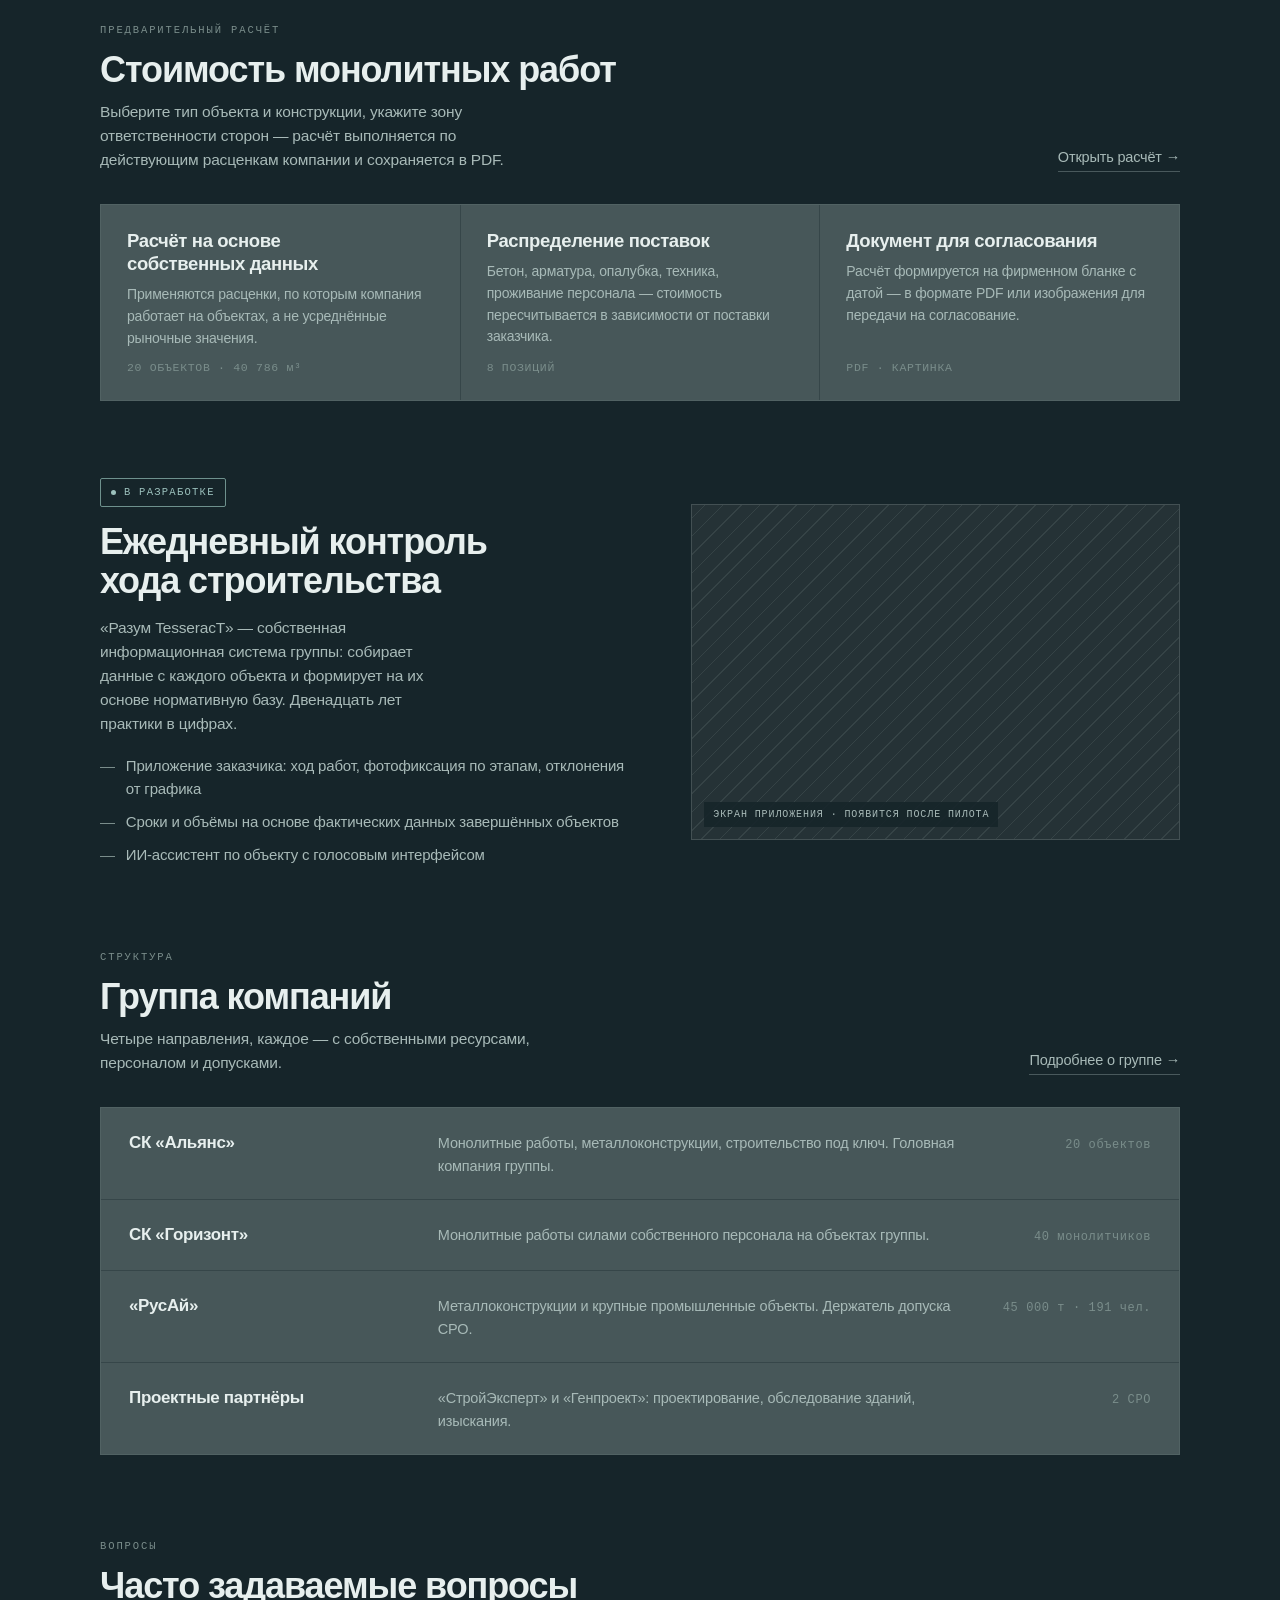
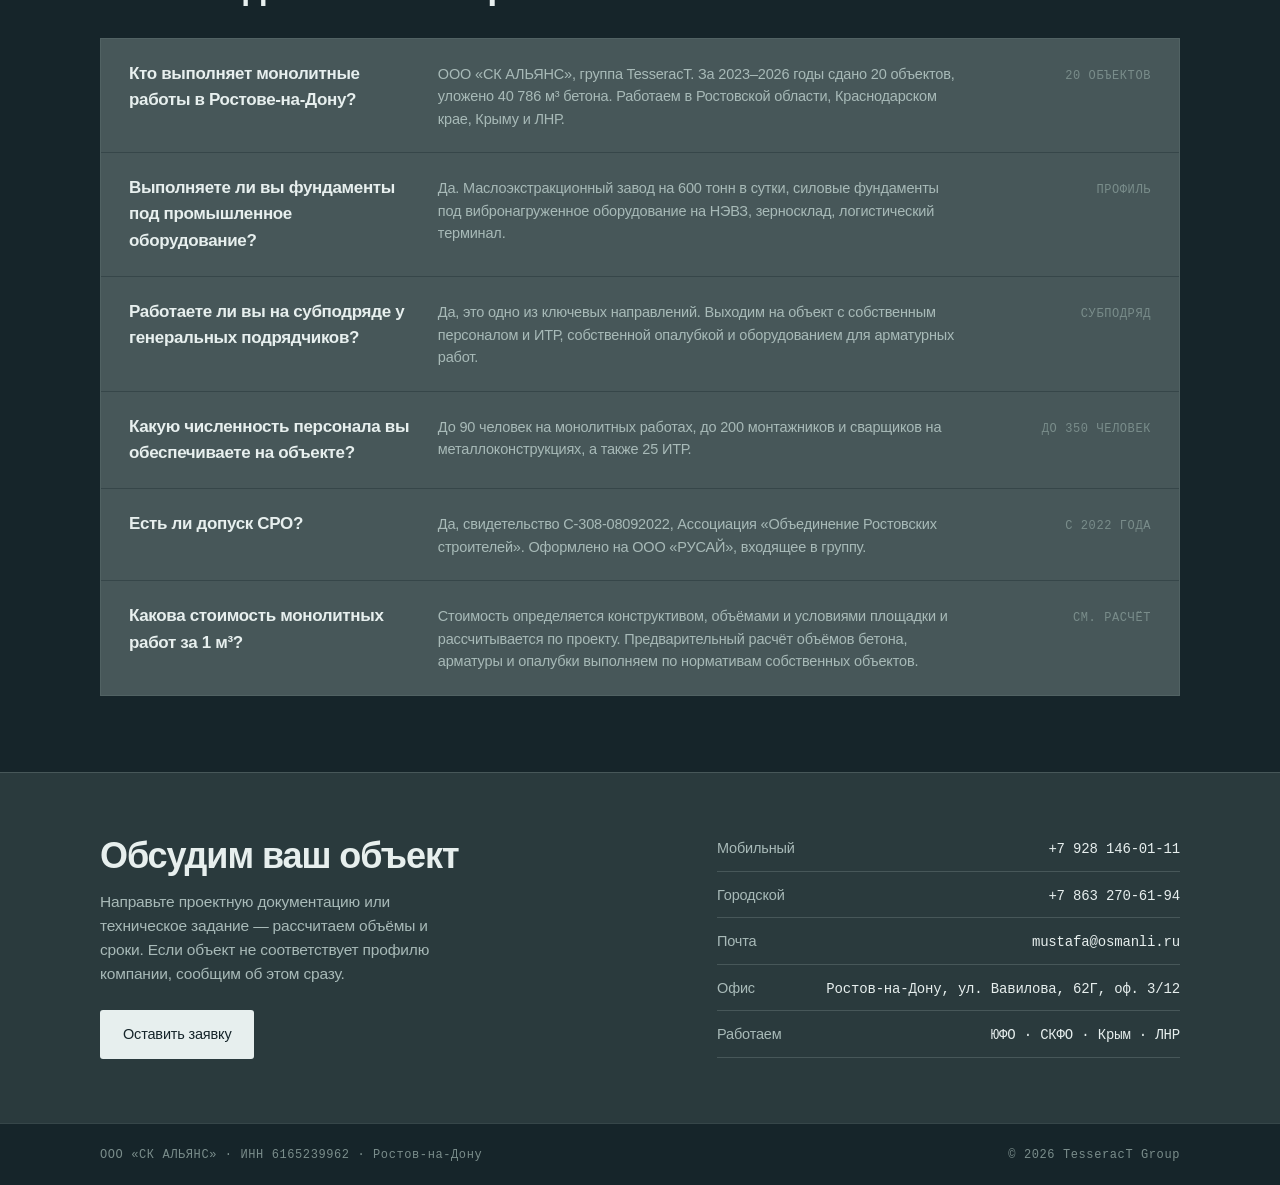
==== commit 90feebc8: "Асфальт: дорога крупнее и ниже шапки Co-Authored-By: Claude Opus 5.5 <noreply@anthropic.com> Claude-" ====
--- a/index.html
+++ b/index.html
@@ -18,9 +18,9 @@
 <link rel="icon" href="/favicon.svg" type="image/svg+xml">
 <link rel="alternate icon" href="/favicon.ico" sizes="32x32">
 <link rel="apple-touch-icon" href="/apple-touch-icon.png">
-<link rel="stylesheet" href="assets/masks.css?v=1119g">
-<link rel="stylesheet" href="assets/style.css?v=1119g">
-<script src="assets/app.js?v=1119g" defer></script>
+<link rel="stylesheet" href="assets/masks.css?v=1119h">
+<link rel="stylesheet" href="assets/style.css?v=1119h">
+<script src="assets/app.js?v=1119h" defer></script>
 </head>
 <body>
 <div class="page">
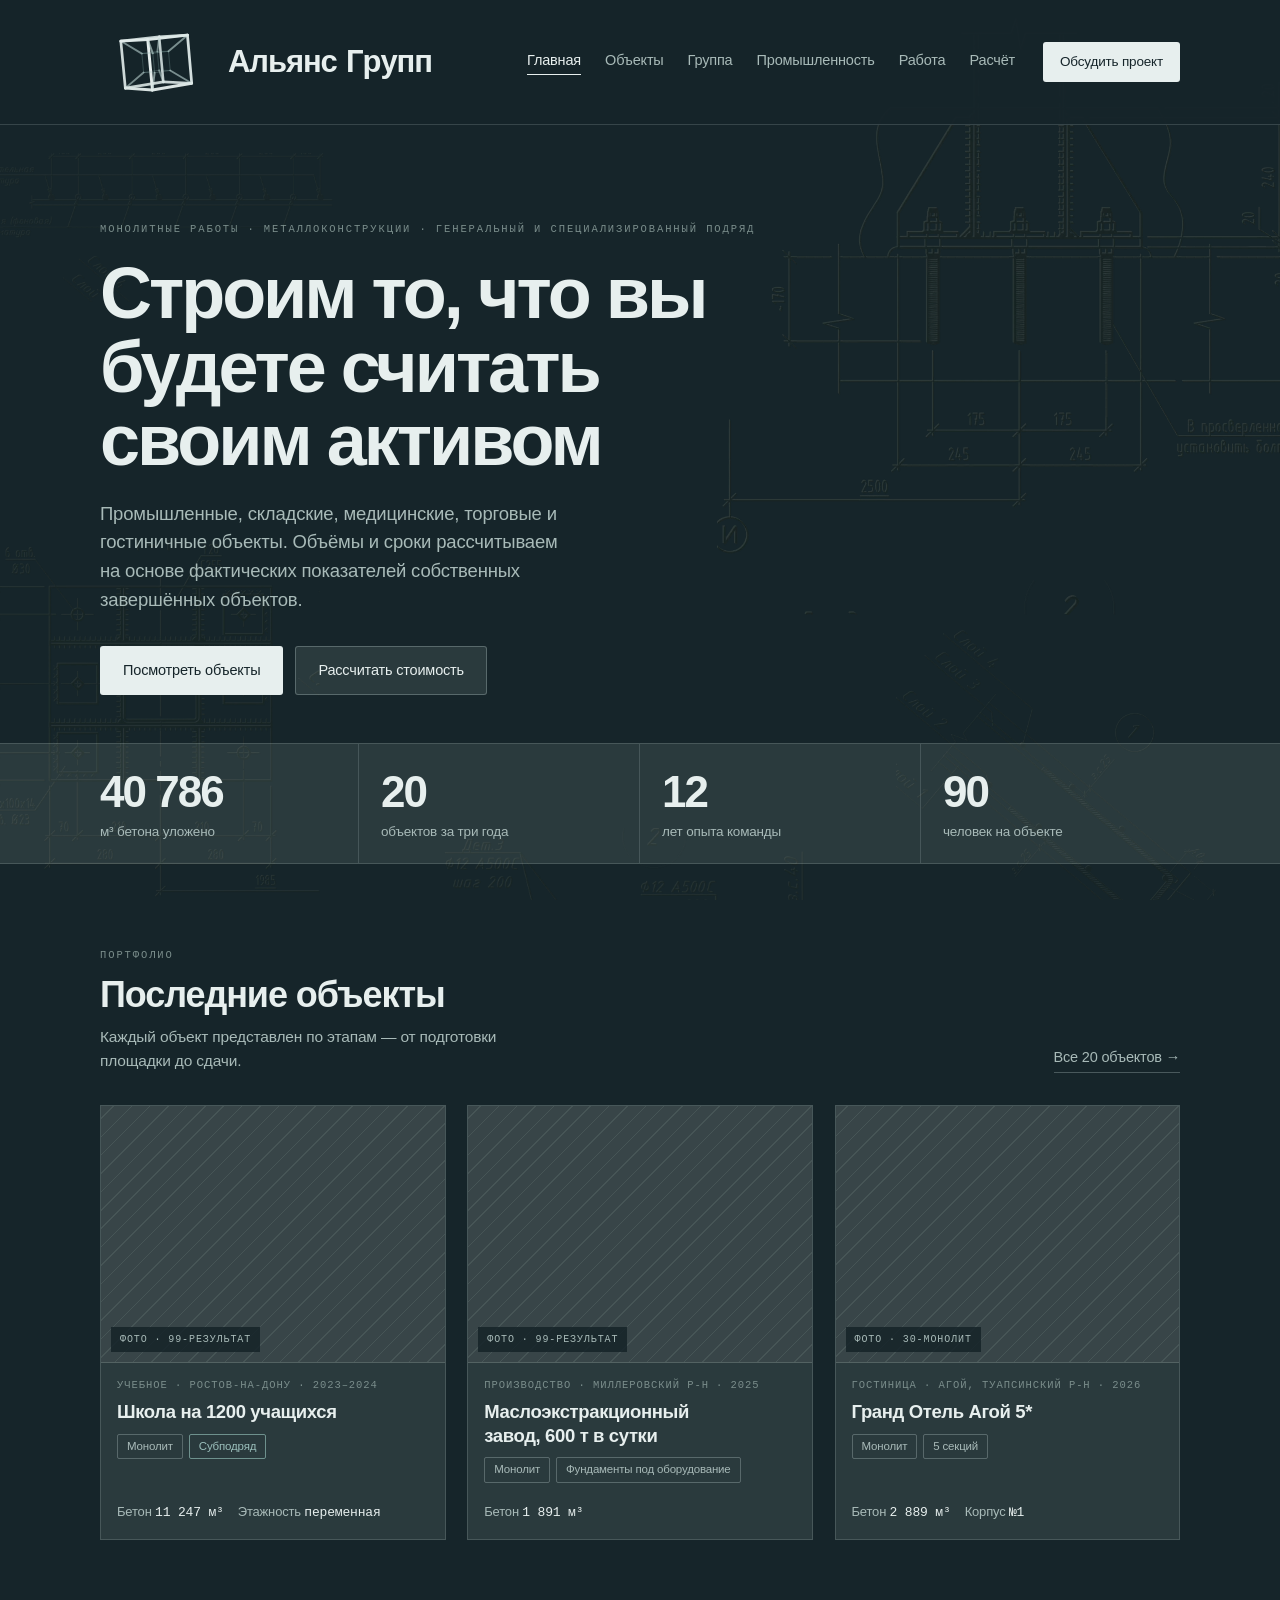
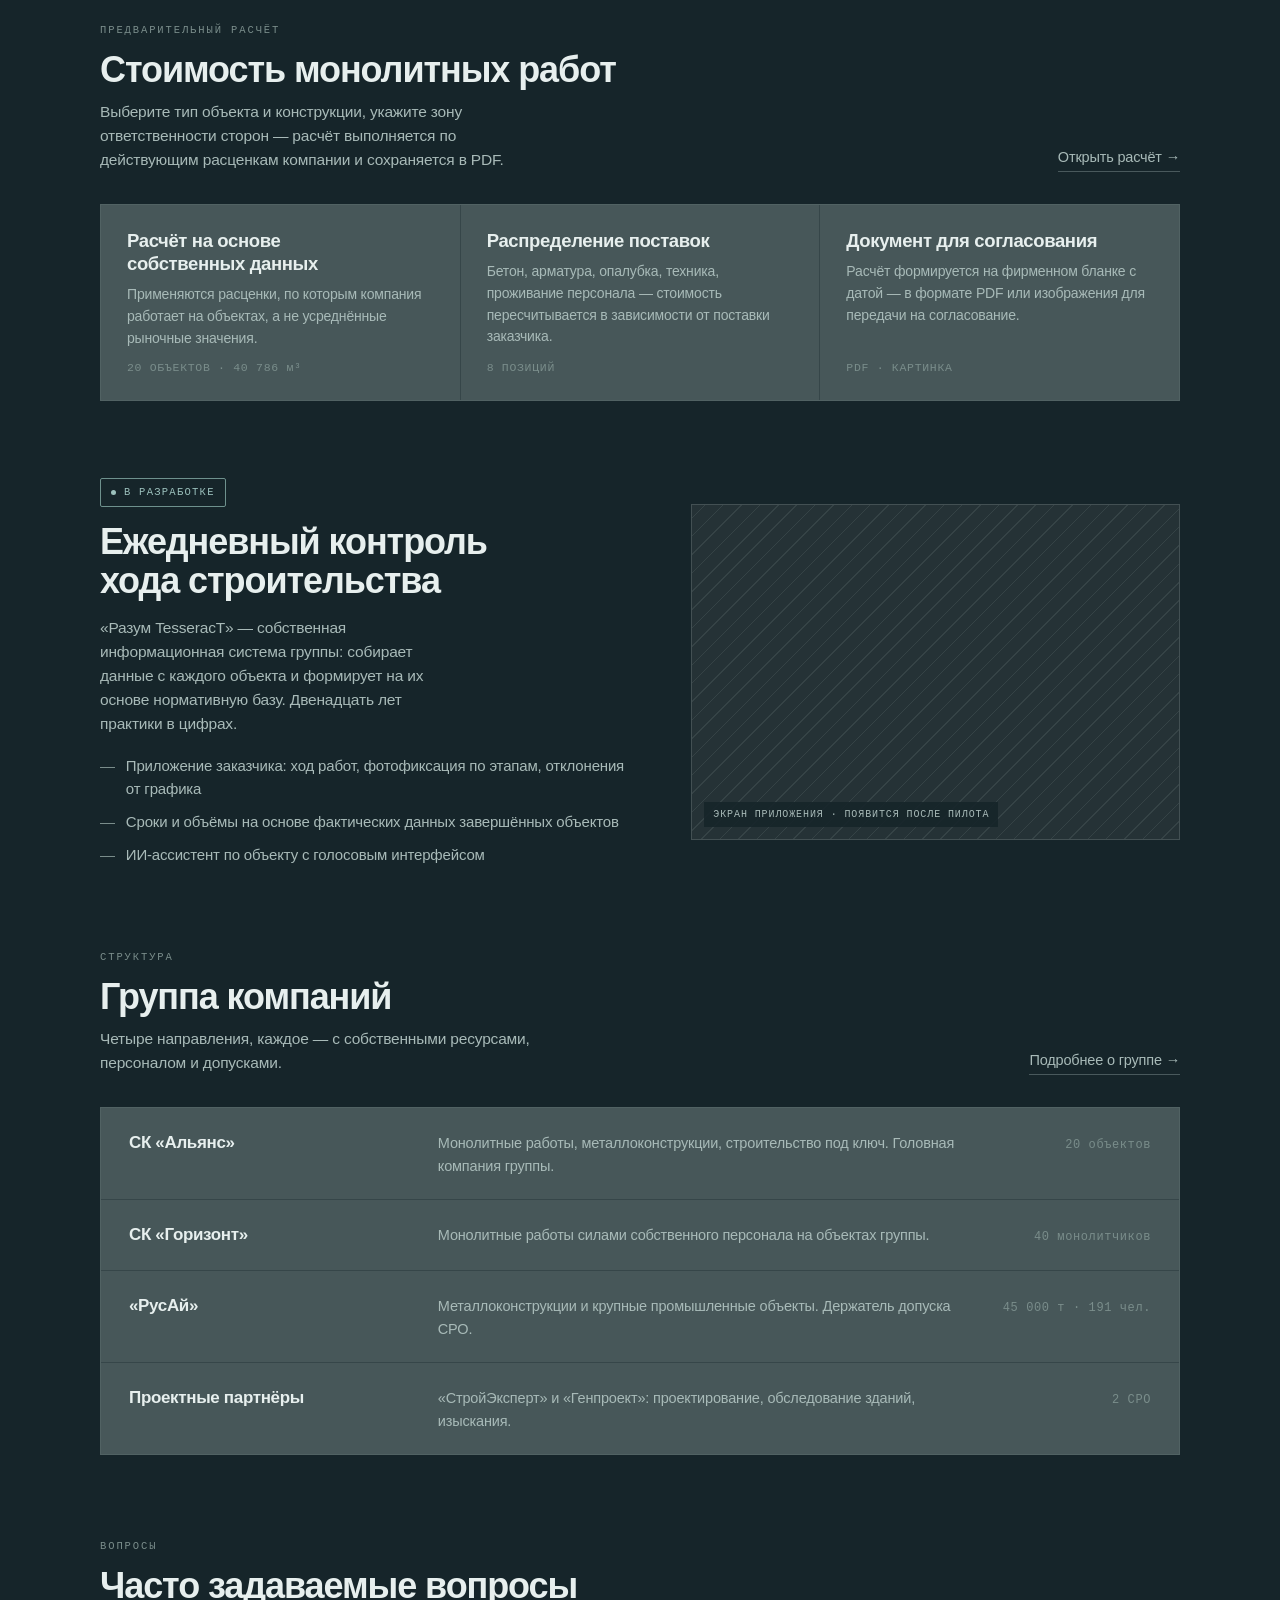
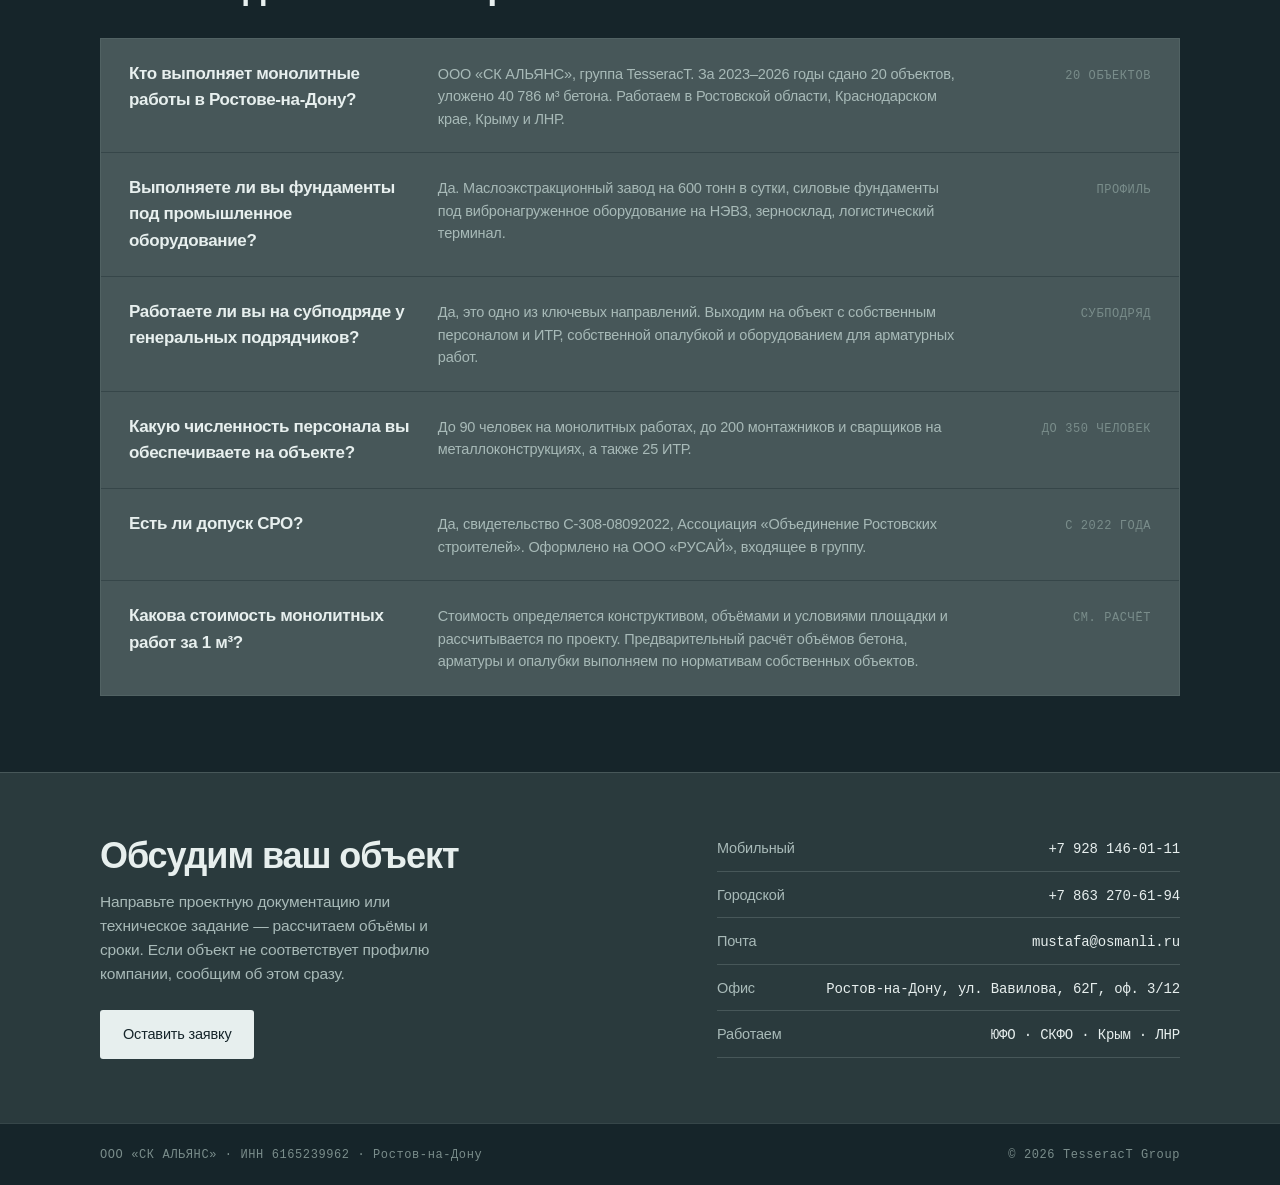
==== commit 1db8df21: "Главная: название в шапке «Альянс Групп» Co-Authored-By: Claude Opus 5.5 <noreply@anthropic.com> Cla" ====
--- a/index.html
+++ b/index.html
@@ -18,9 +18,9 @@
 <link rel="icon" href="/favicon.svg" type="image/svg+xml">
 <link rel="alternate icon" href="/favicon.ico" sizes="32x32">
 <link rel="apple-touch-icon" href="/apple-touch-icon.png">
-<link rel="stylesheet" href="assets/masks.css?v=1119h">
-<link rel="stylesheet" href="assets/style.css?v=1119h">
-<script src="assets/app.js?v=1119h" defer></script>
+<link rel="stylesheet" href="assets/masks.css?v=1121a">
+<link rel="stylesheet" href="assets/style.css?v=1121a">
+<script src="assets/app.js?v=1121a" defer></script>
 </head>
 <body>
 <div class="page">
@@ -29,7 +29,7 @@
   <div class="wrap">
     <div class="brand" id="brand" title="Нажми — перезапустить">
       <canvas id="logo" width="112" height="112"></canvas>
-      <span class="nm" id="nm"></span>
+      <span class="nm" id="nm" data-text="Альянс Групп"></span>
     </div>
     <nav>
       <a href="index.html" class="cur">Главная</a>
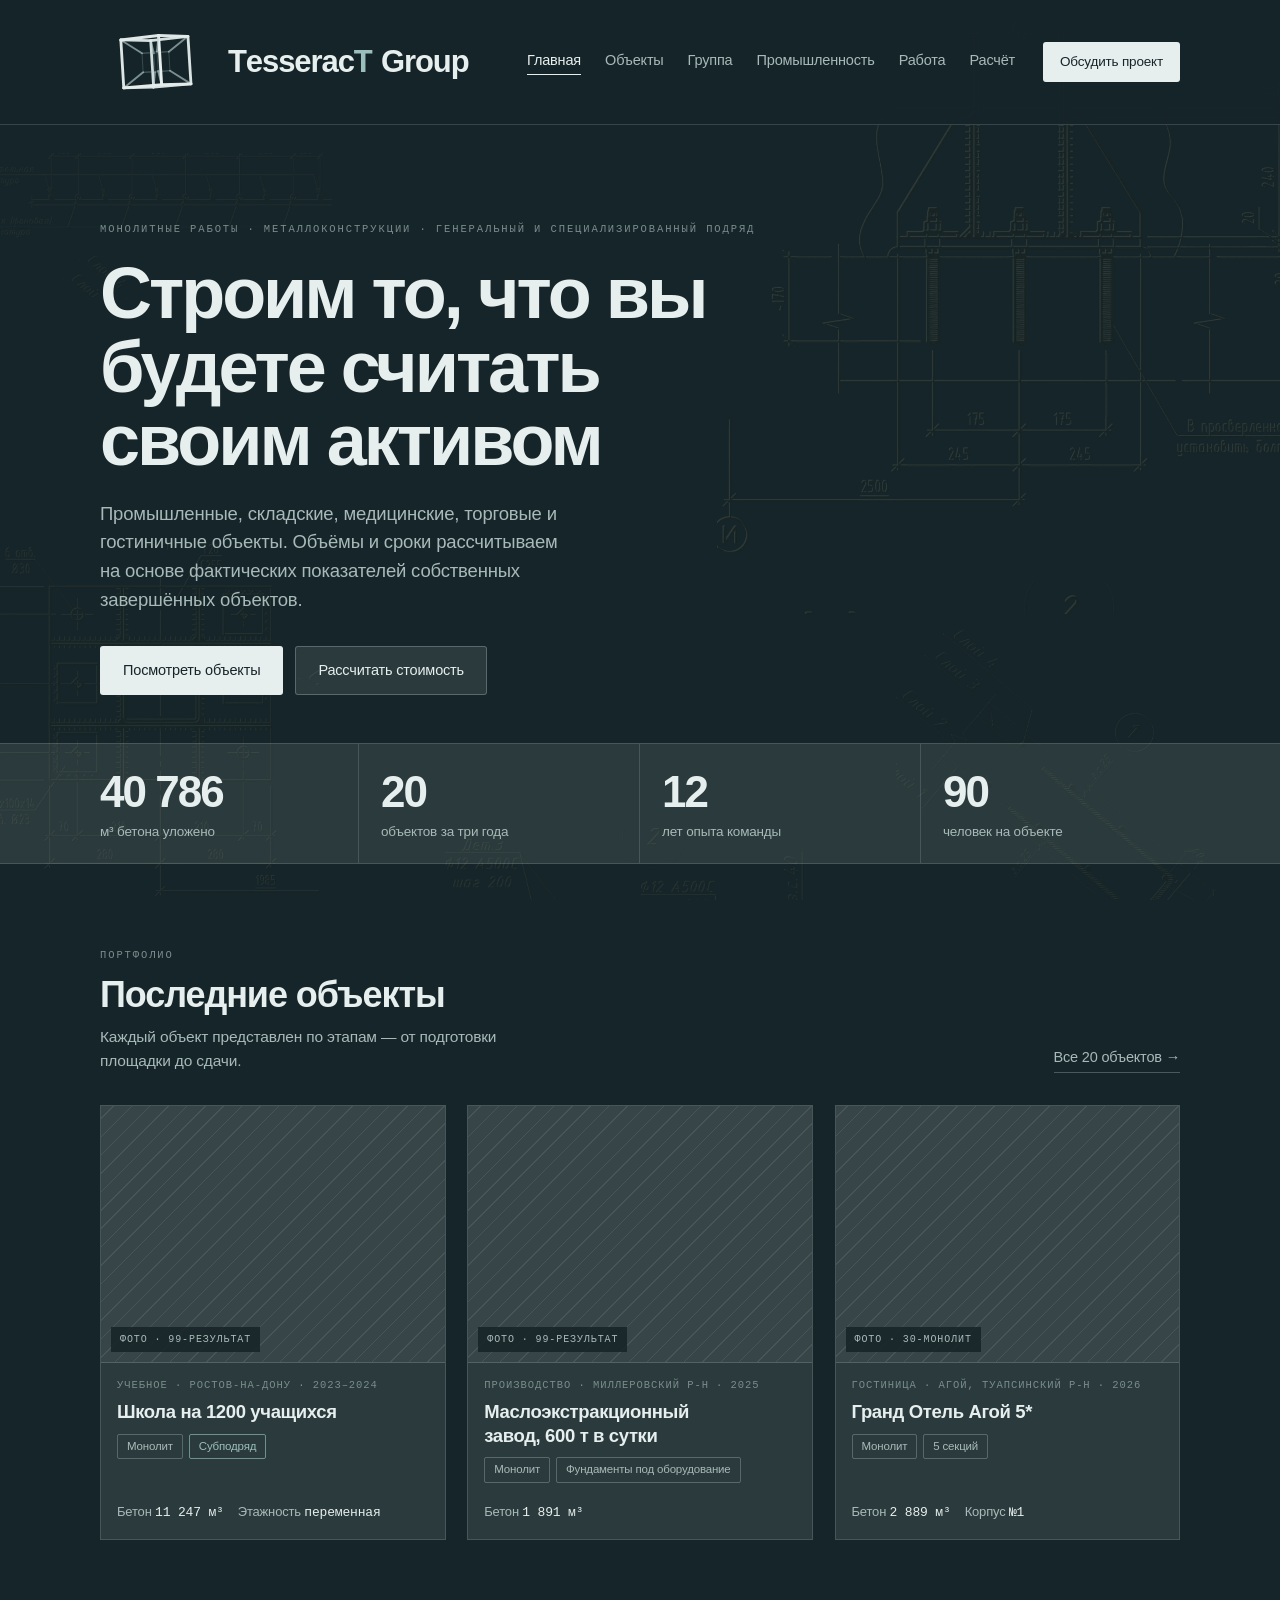
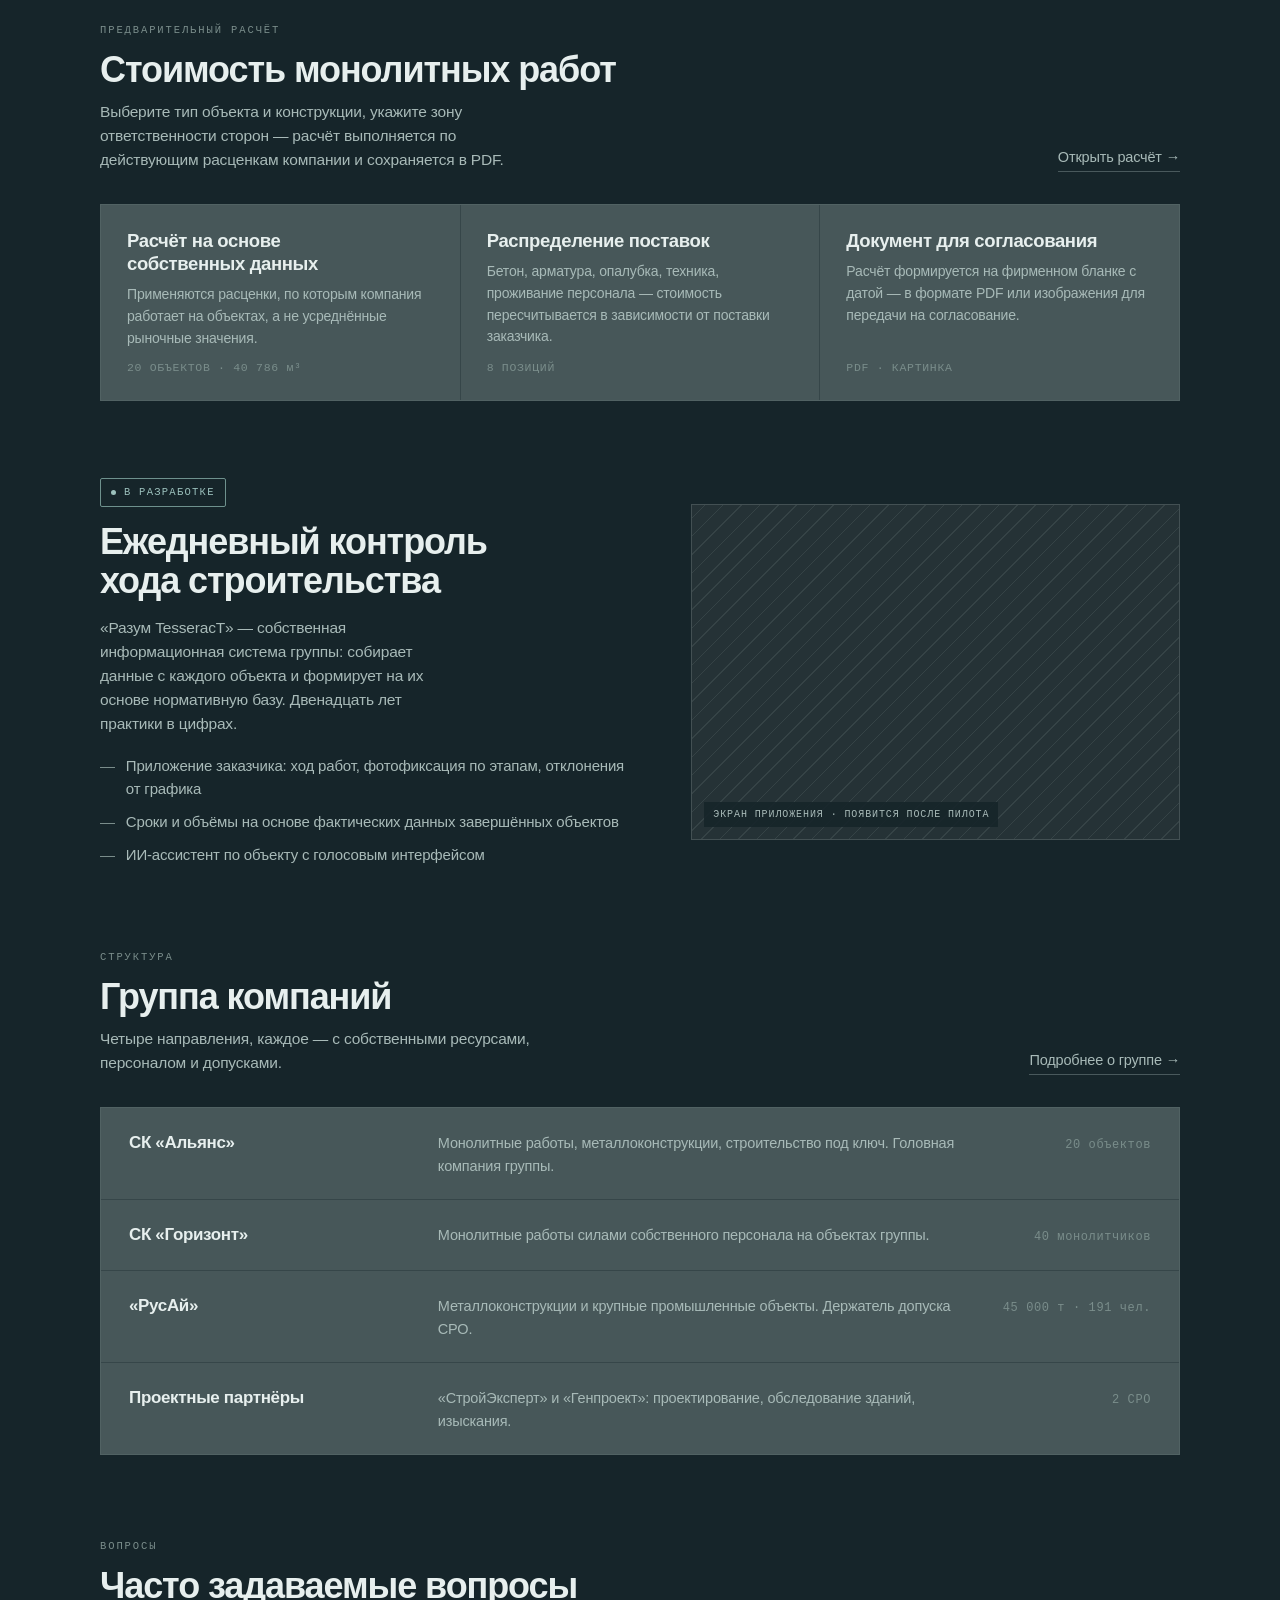
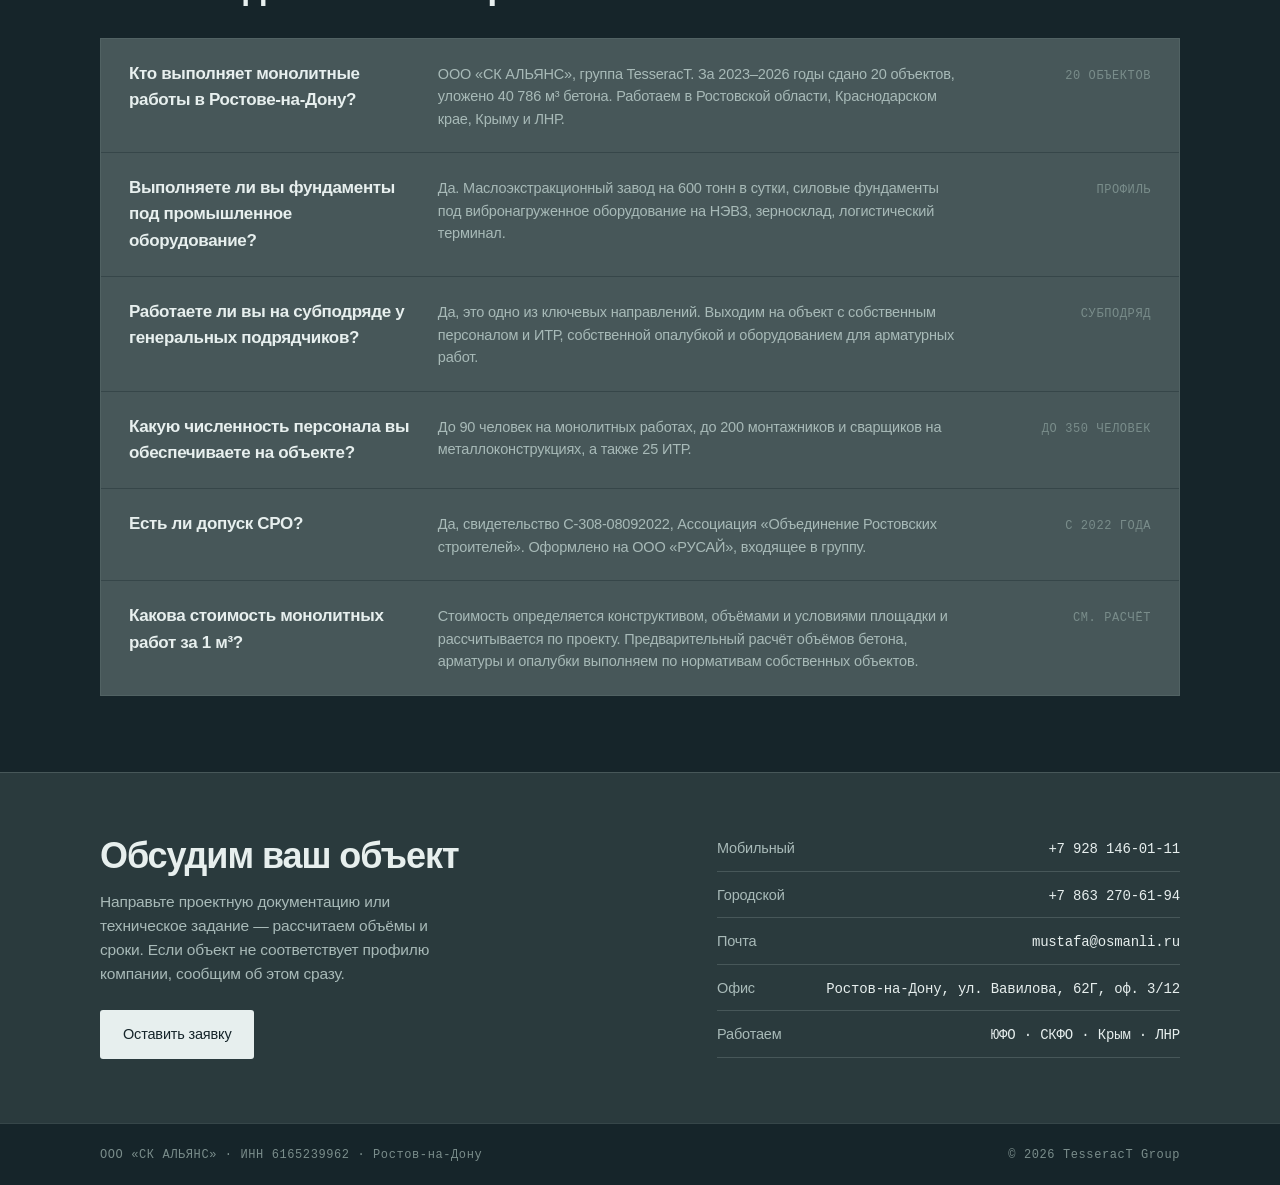
==== commit 25d2de62: "Обновить метку кэша Co-Authored-By: Claude Opus 5.5 <noreply@anthropic.com> Claude-Session: https://" ====
--- a/index.html
+++ b/index.html
@@ -18,9 +18,9 @@
 <link rel="icon" href="/favicon.svg" type="image/svg+xml">
 <link rel="alternate icon" href="/favicon.ico" sizes="32x32">
 <link rel="apple-touch-icon" href="/apple-touch-icon.png">
-<link rel="stylesheet" href="assets/masks.css?v=1121a">
-<link rel="stylesheet" href="assets/style.css?v=1121a">
-<script src="assets/app.js?v=1121a" defer></script>
+<link rel="stylesheet" href="assets/masks.css?v=1121b">
+<link rel="stylesheet" href="assets/style.css?v=1121b">
+<script src="assets/app.js?v=1121b" defer></script>
 </head>
 <body>
 <div class="page">
@@ -29,7 +29,7 @@
   <div class="wrap">
     <div class="brand" id="brand" title="Нажми — перезапустить">
       <canvas id="logo" width="112" height="112"></canvas>
-      <span class="nm" id="nm" data-text="Альянс Групп"></span>
+      <span class="nm" id="nm"></span>
     </div>
     <nav>
       <a href="index.html" class="cur">Главная</a>
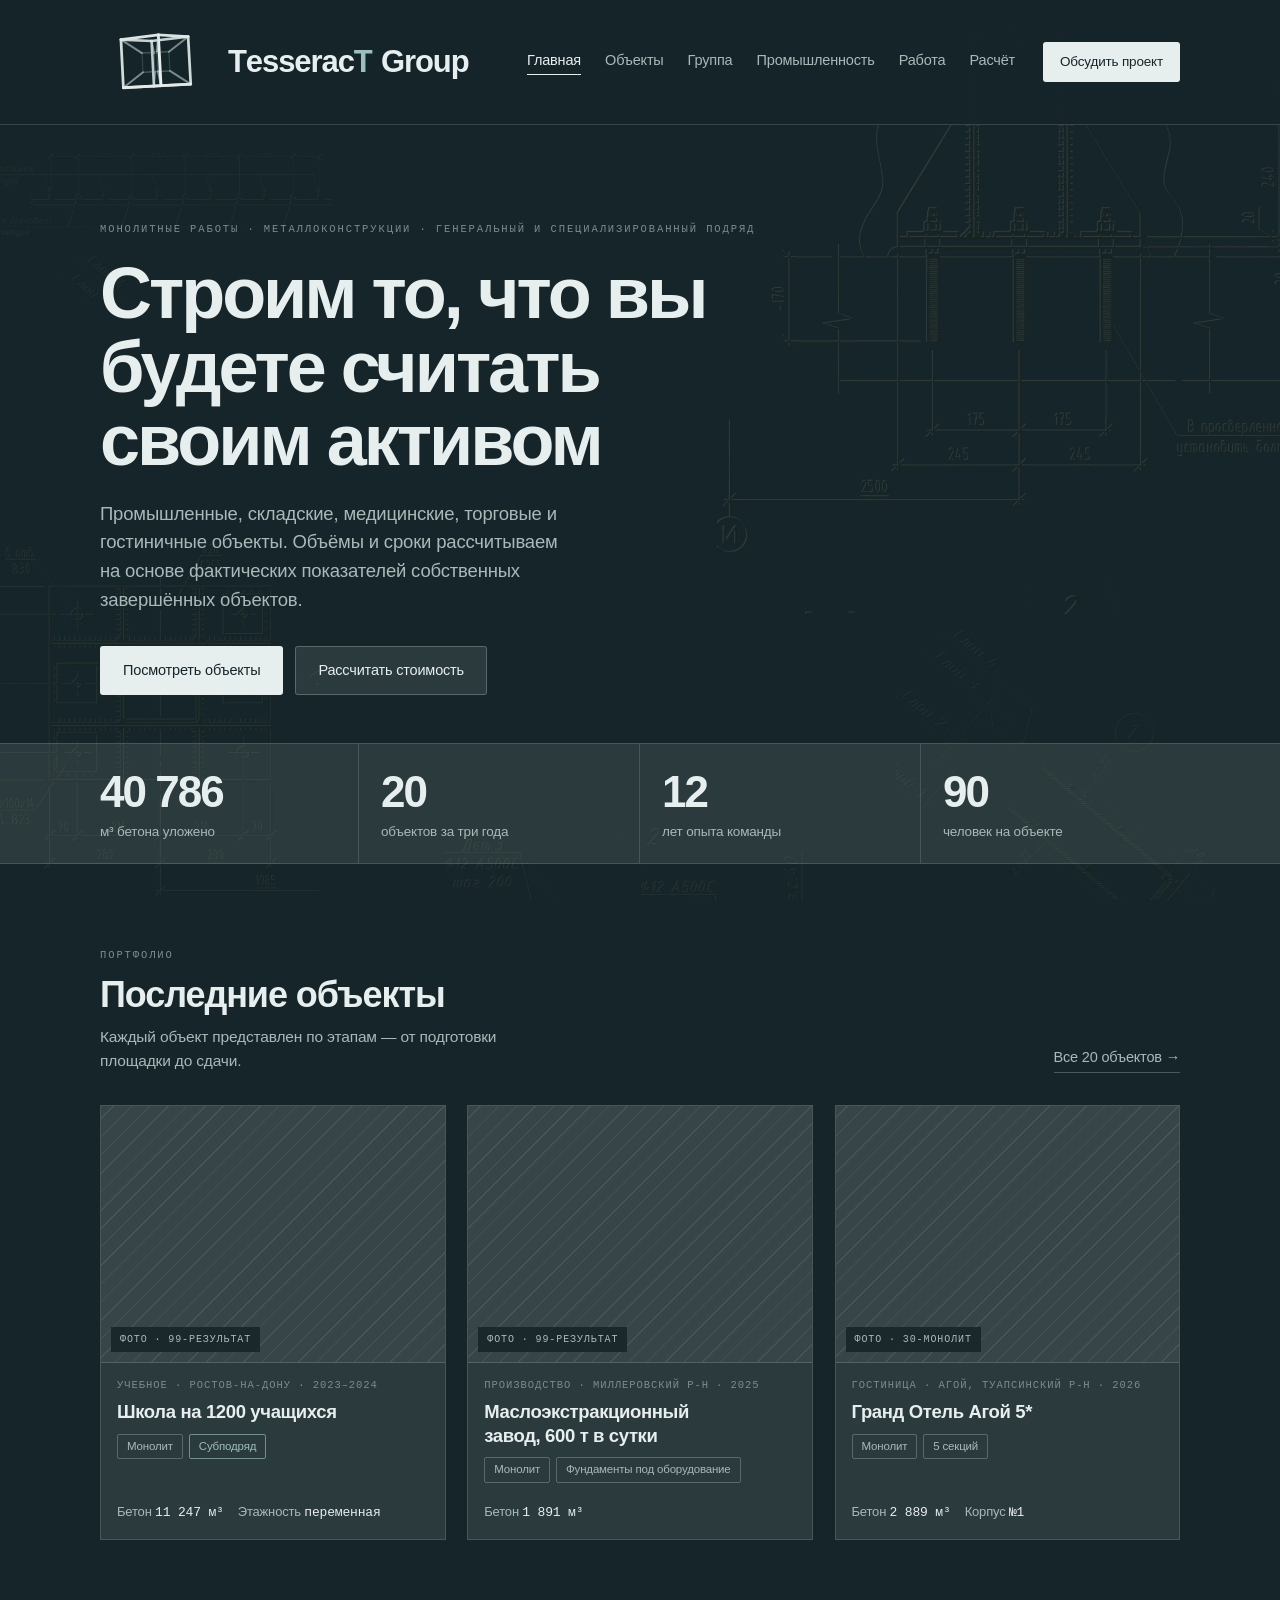
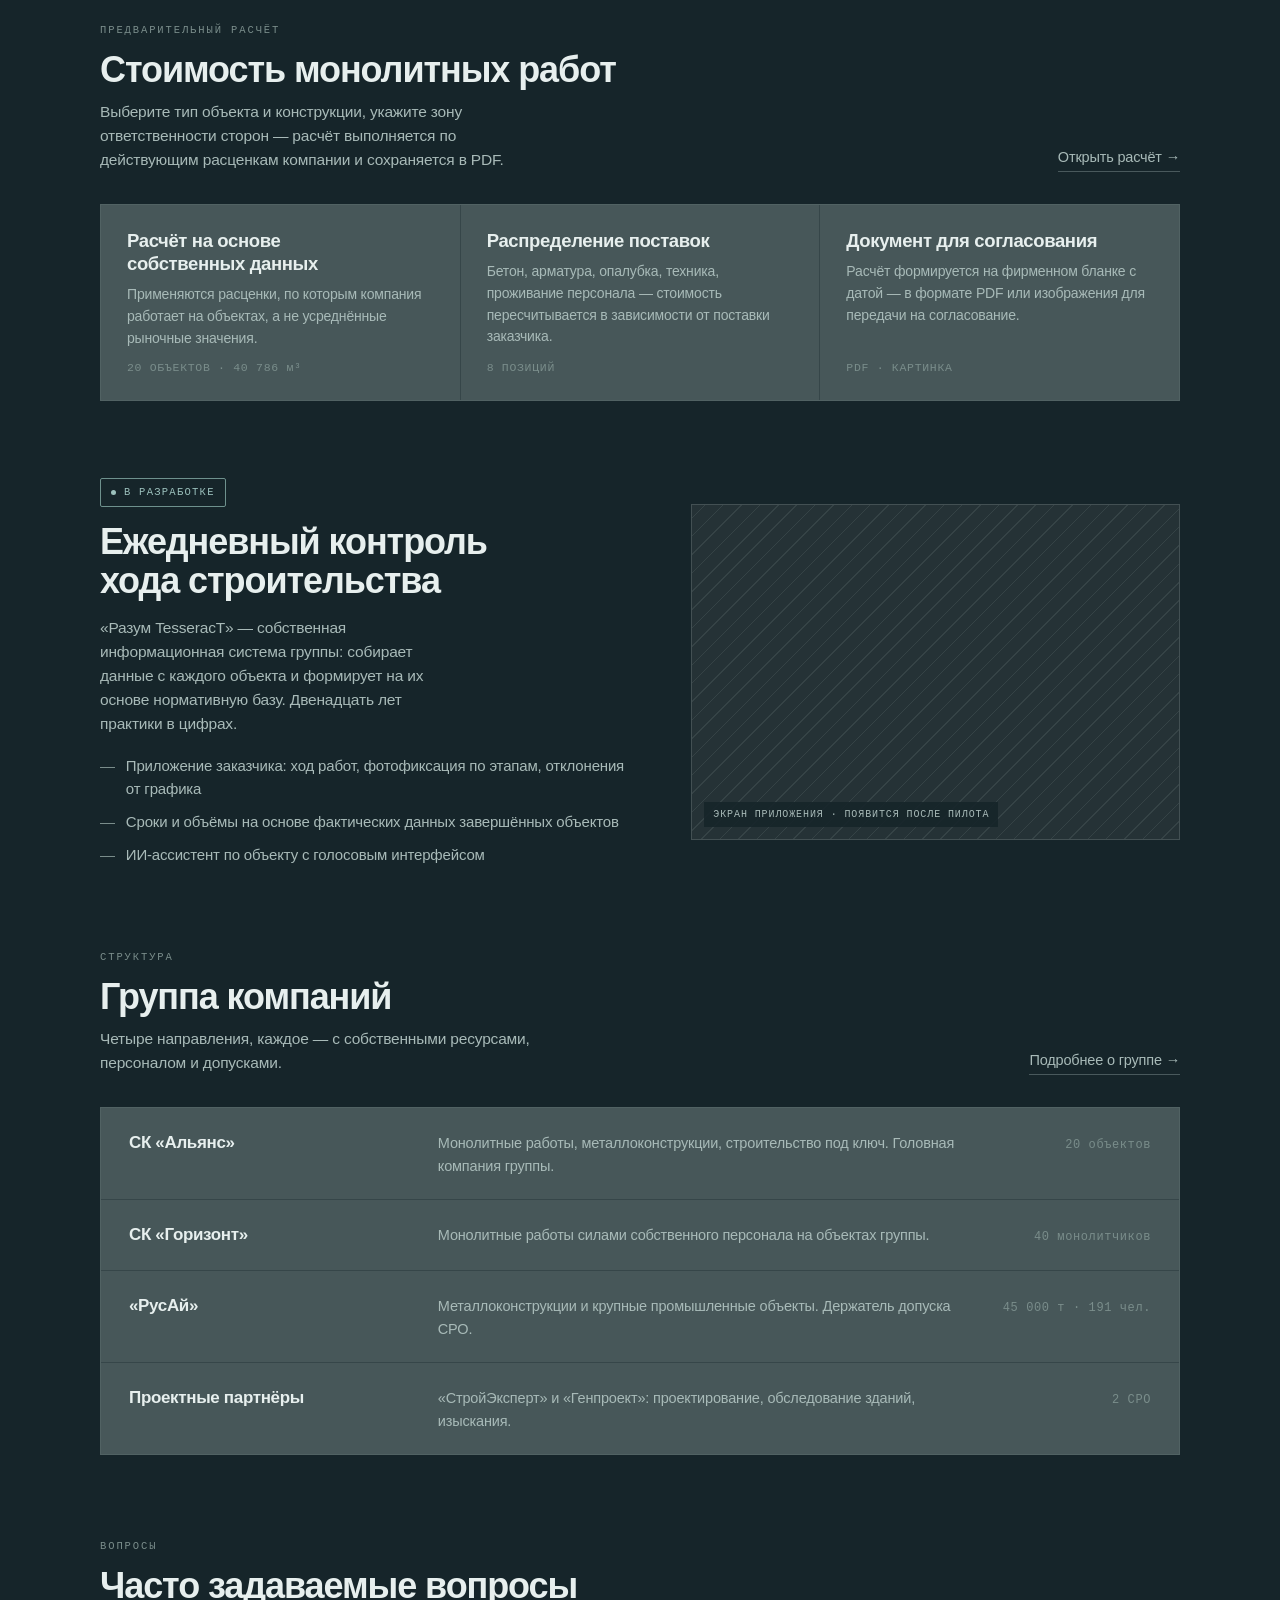
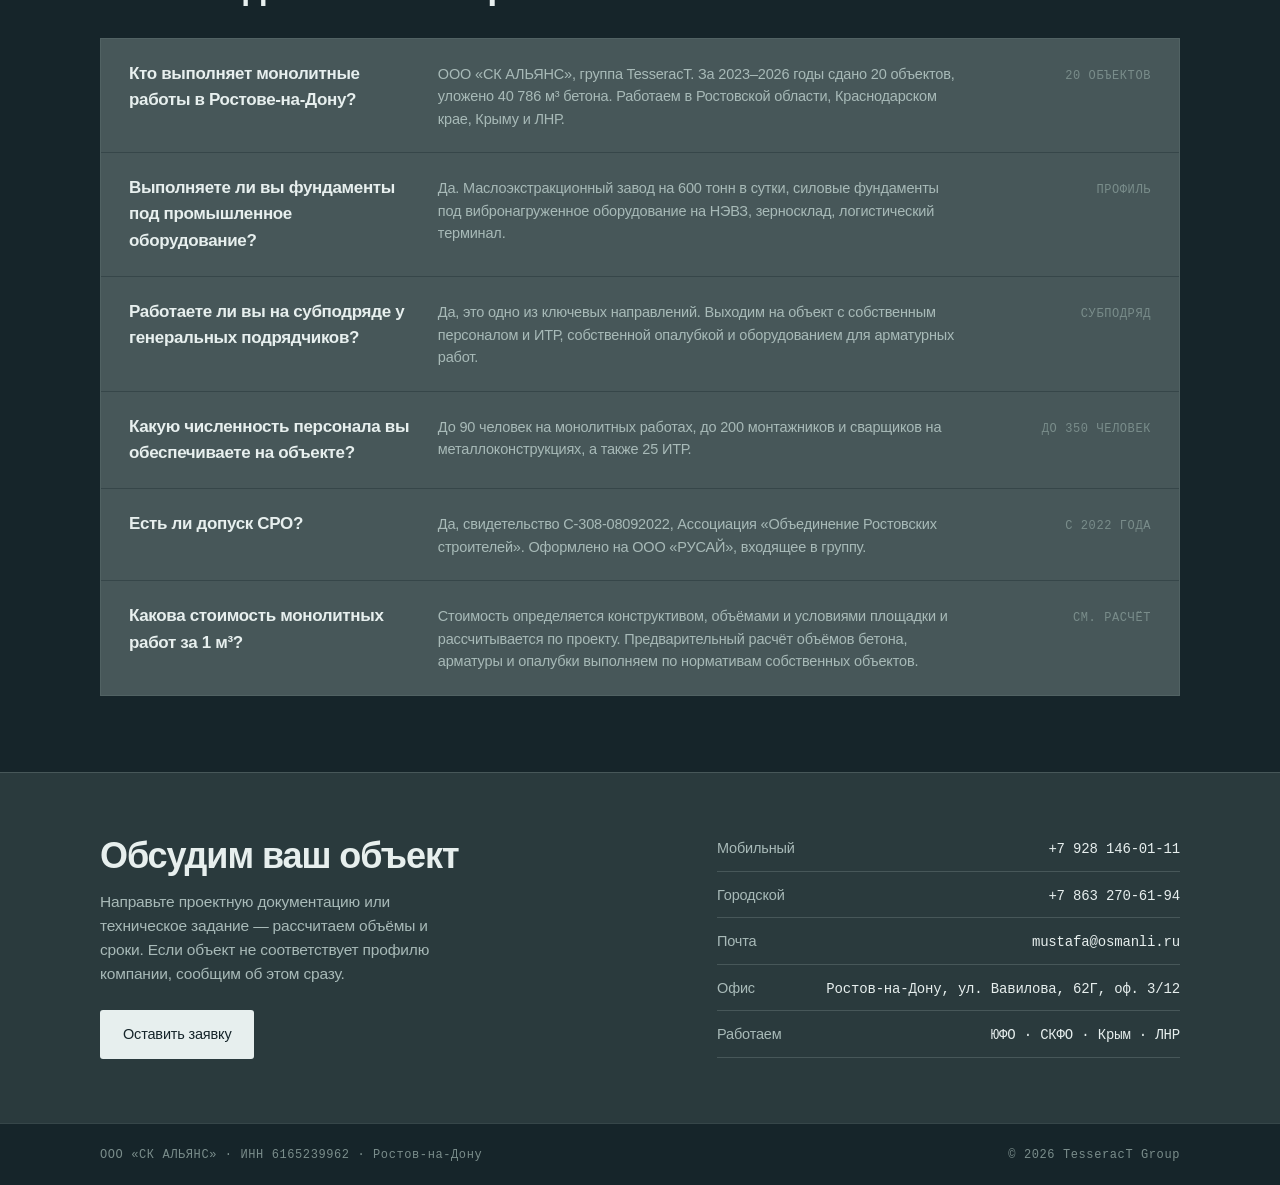
==== commit a0b7a535: "Вернуть «TesseracT Group» в шапке главной (откат 1db8df2) Co-Authored-By: Claude Opus 5.5 <noreply@a" ====
--- a/index.html
+++ b/index.html
@@ -18,9 +18,9 @@
 <link rel="icon" href="/favicon.svg" type="image/svg+xml">
 <link rel="alternate icon" href="/favicon.ico" sizes="32x32">
 <link rel="apple-touch-icon" href="/apple-touch-icon.png">
-<link rel="stylesheet" href="assets/masks.css?v=1121b">
-<link rel="stylesheet" href="assets/style.css?v=1121b">
-<script src="assets/app.js?v=1121b" defer></script>
+<link rel="stylesheet" href="assets/masks.css?v=1119h">
+<link rel="stylesheet" href="assets/style.css?v=1119h">
+<script src="assets/app.js?v=1119h" defer></script>
 </head>
 <body>
 <div class="page">
